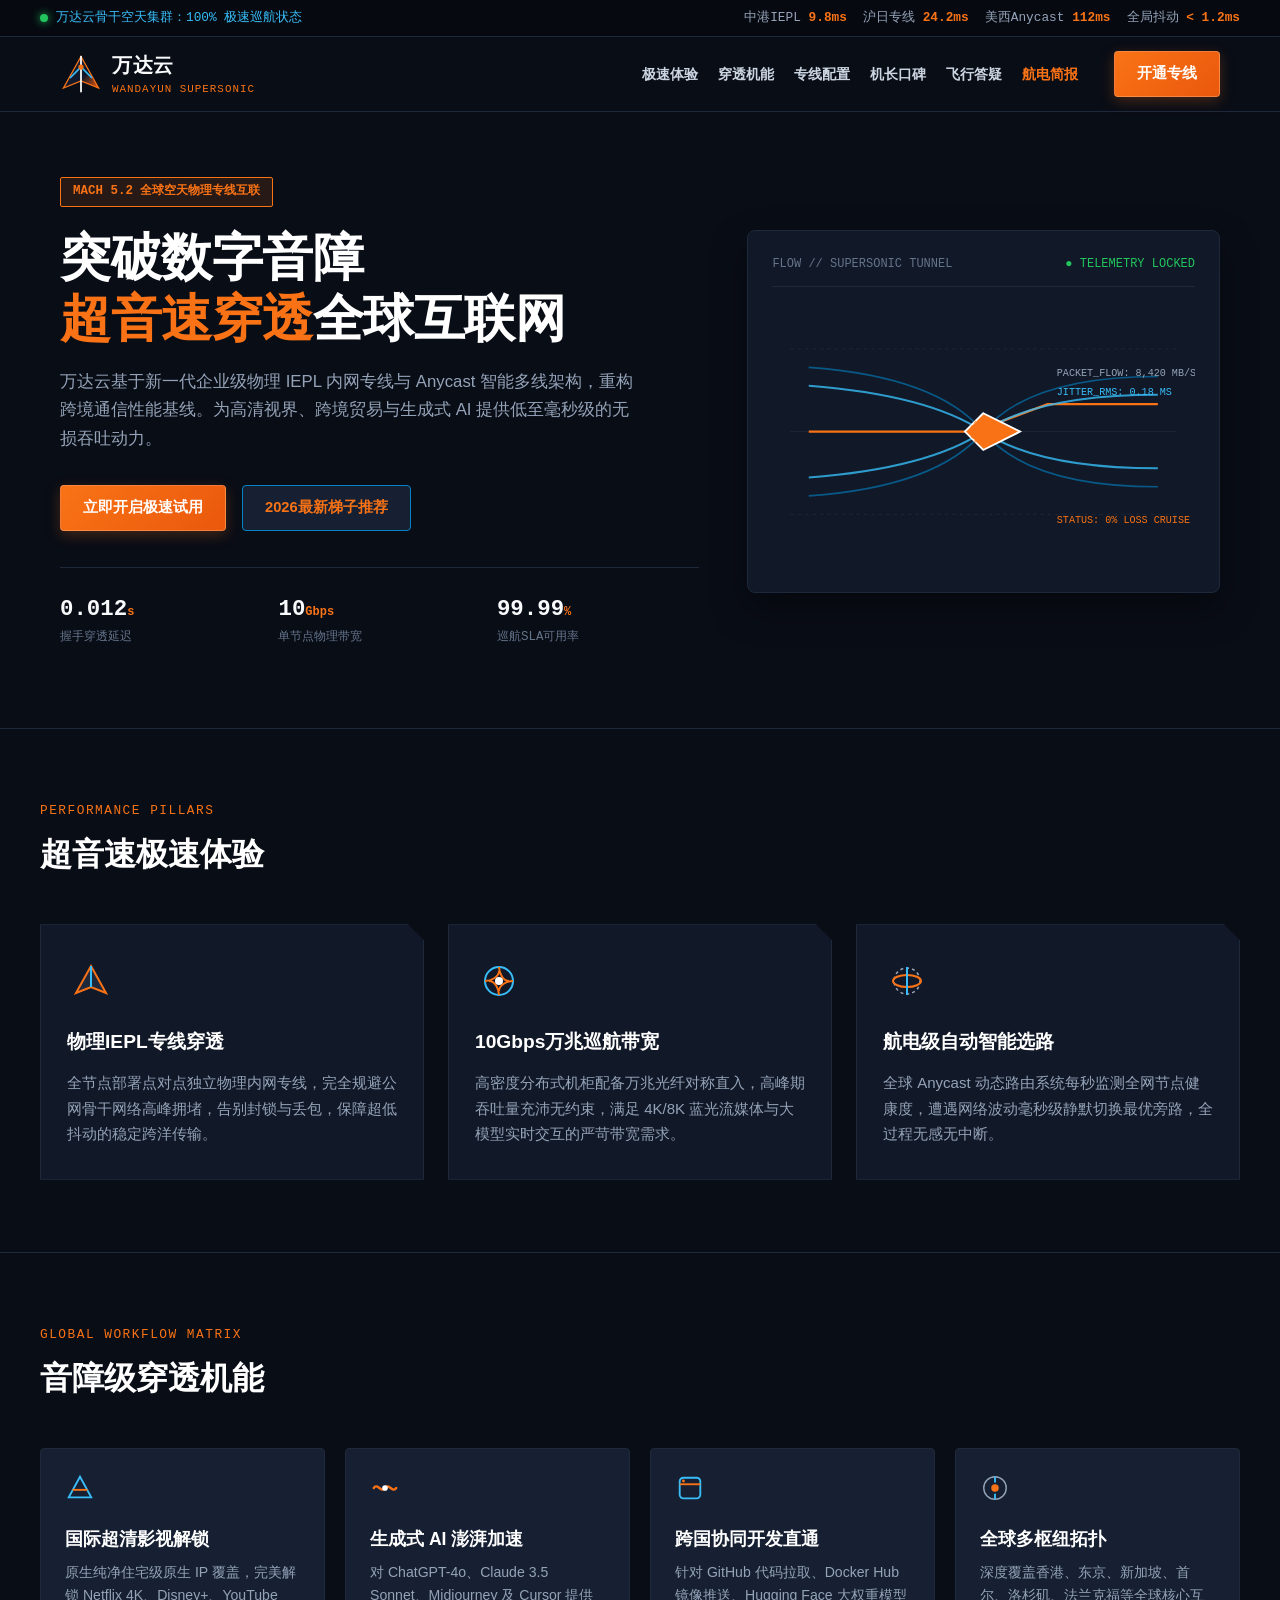
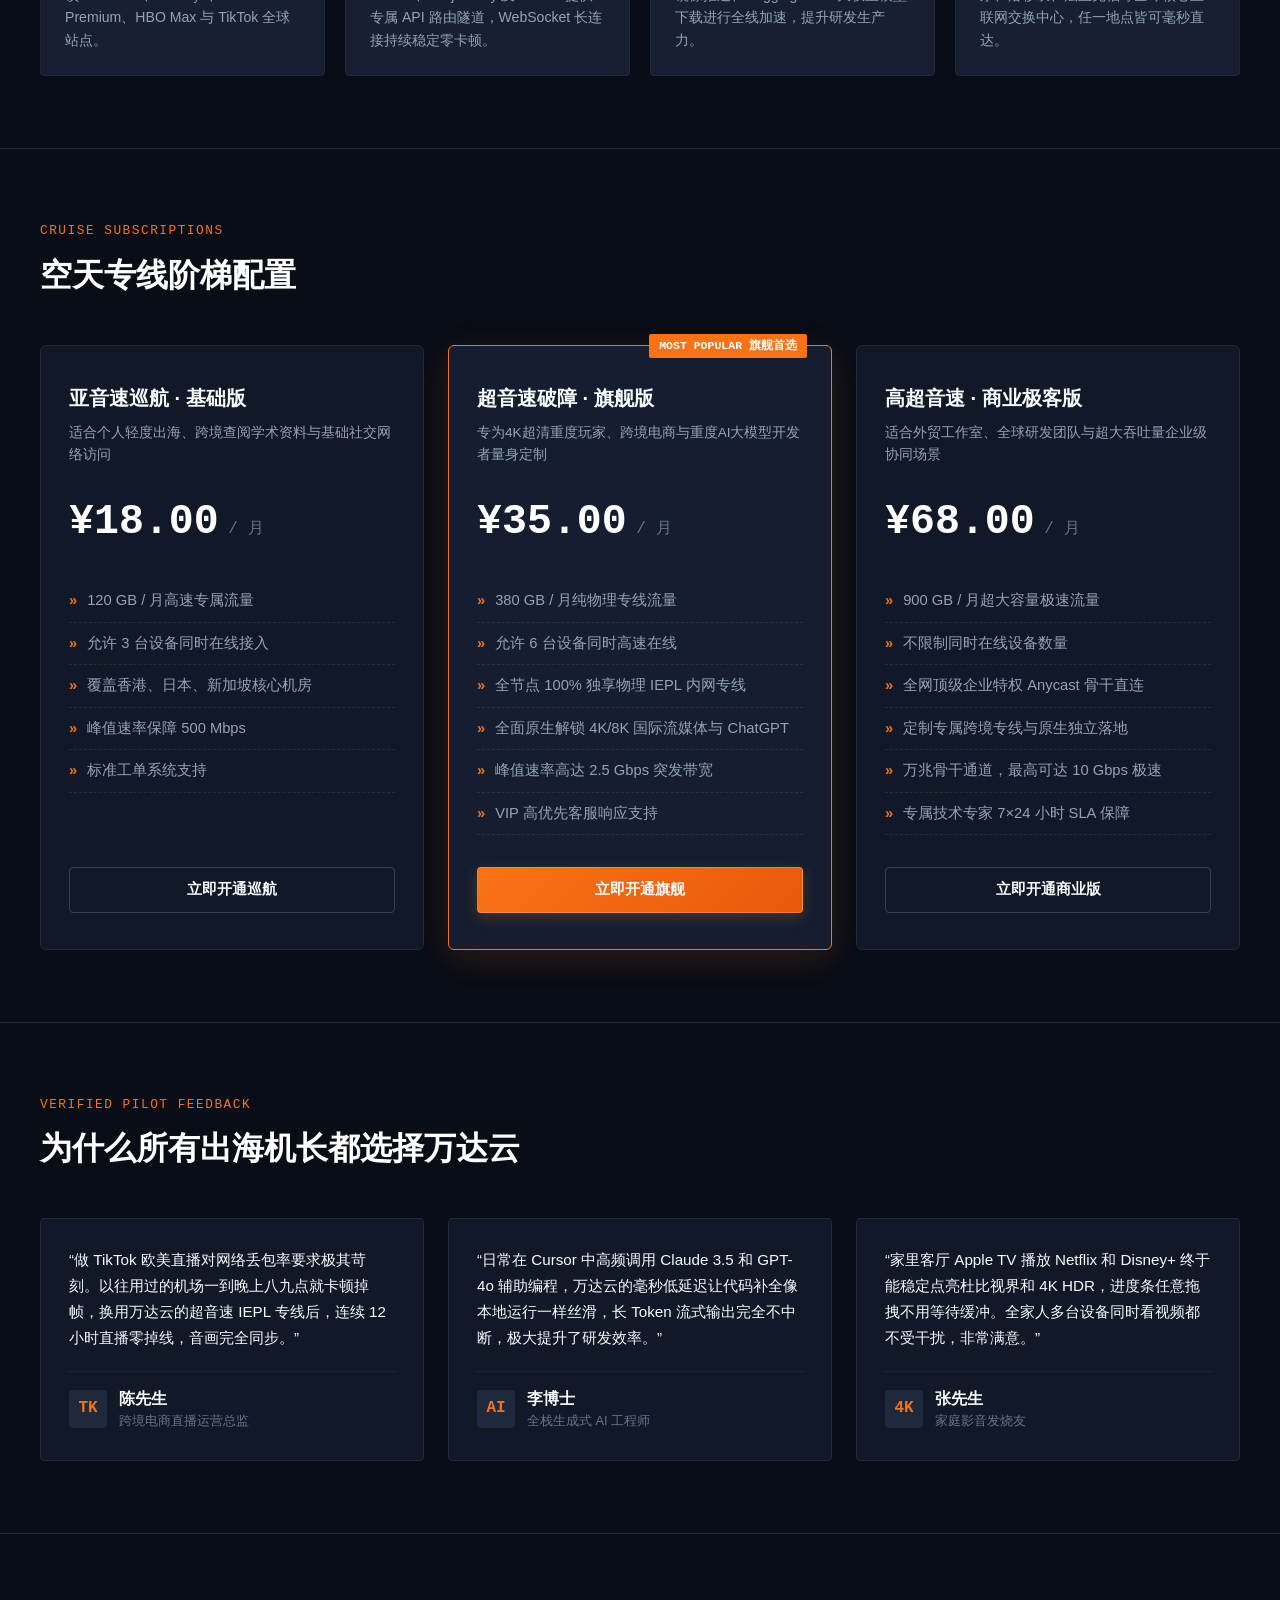
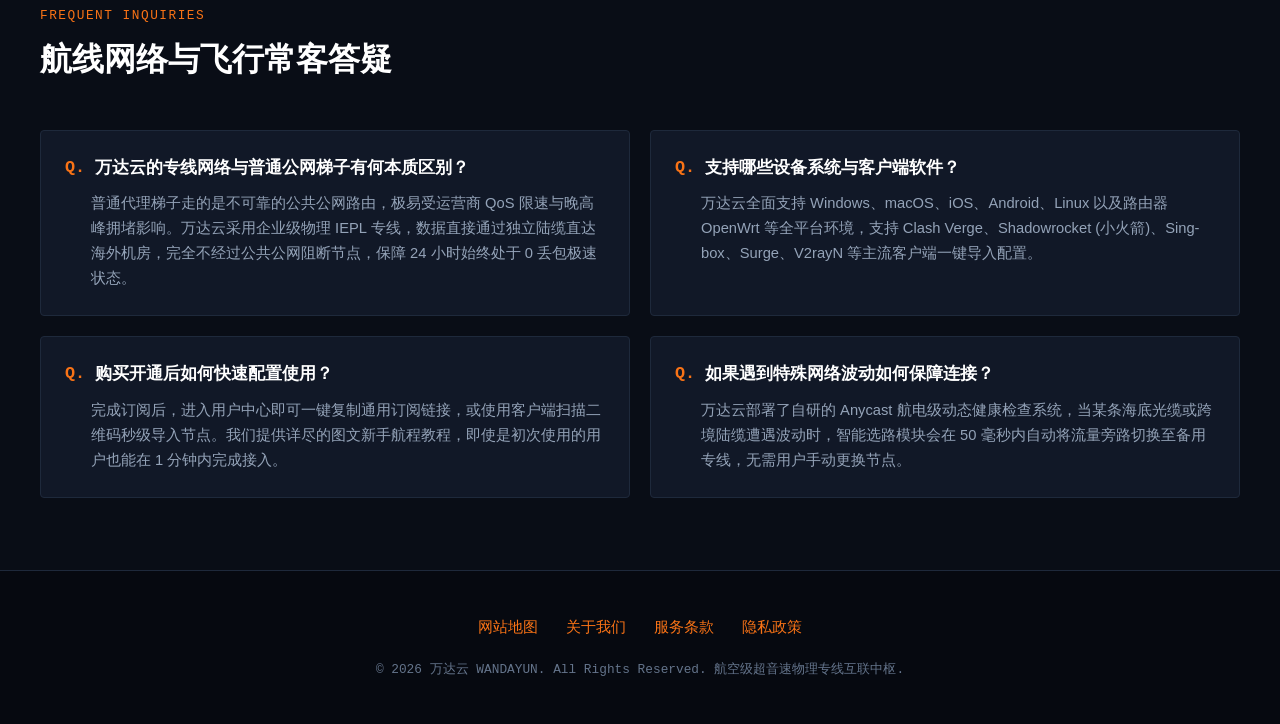
==== index.html @ af284ac5 "feat: initial commit for wandayun.pics promotional landing page & SEO articles" ====
<!DOCTYPE html>
<html lang="zh-CN">
<head>
  <meta charset="UTF-8">
  <meta name="viewport" content="width=device-width, initial-scale=1.0">
  <title>万达云官网 - 2026专业物理专线网络加速服务 | 4K流媒体与游戏极速秒开</title>
  <meta name="description" content="万达云（Wandayun）自建航空级IEPL端到端物理专线网络，晚高峰0丢包、0拥塞。告别普通机场节点频发断连，为4K/8K跨洋流媒体、AI大模型及实时协作提供真正极速秒开的网络加速保障，是2026年追求极致低延迟的高端机场推荐优选。">
  <meta name="keywords" content="万达云, 网络加速, 极速秒开, 机场推荐, 物理IEPL专线, 梯子推荐, 跨洋专线, 4K流媒体加速, 2026科学上网">
  <link rel="canonical" href="https://wandayun.pics/">

  <!-- Open Graph 社交卡片 -->
  <meta property="og:type" content="website">
  <meta property="og:site_name" content="万达云">
  <meta property="og:title" content="万达云官网 - 2026专业物理专线网络加速服务 | 4K流媒体与游戏极速秒开">
  <meta property="og:description" content="万达云（Wandayun）自建航空级IEPL端到端物理专线网络，晚高峰0丢包、0拥塞。告别普通机场节点频发断连，为4K/8K跨洋流媒体、AI大模型及实时协作提供真正极速秒开的网络加速保障，是2026年追求极致低延迟的高端机场推荐优选。">
  <meta property="og:url" content="https://wandayun.pics/">
  <meta property="og:image" content="https://wandayun.pics/og-mach.jpg">

  <!-- Twitter Card -->
  <meta name="twitter:card" content="summary_large_image">
  <meta name="twitter:title" content="万达云官网 - 2026专业物理专线网络加速服务 | 4K流媒体与游戏极速秒开">
  <meta name="twitter:description" content="万达云（Wandayun）自建航空级IEPL端到端物理专线网络，晚高峰0丢包、0拥塞。告别普通机场节点频发断连，为4K/8K跨洋流媒体、AI大模型及实时协作提供真正极速秒开的网络加速保障，是2026年追求极致低延迟的高端机场推荐优选。">
  <meta name="twitter:image" content="https://wandayun.pics/og-mach.jpg">

  <!-- JSON-LD 结构化数据 (Schema.org Product) -->
  <script type="application/ld+json">
  {
    "@context": "https://schema.org",
    "@type": "Product",
    "name": "万达云航空级IEPL物理专线网络加速服务",
    "image": "https://wandayun.pics/og-mach.jpg",
    "description": "万达云（Wandayun）航空级物理专线网络加速服务，晚高峰0丢包，突破音障级极速秒开体验，支持4K/8K跨洋流媒体与大模型API稳定直连。",
    "brand": {
      "@type": "Brand",
      "name": "万达云"
    },
    "offers": {
      "@type": "AggregateOffer",
      "url": "https://ww012.twilightaff.com/#/?code=A56DH1Af",
      "priceCurrency": "CNY",
      "lowPrice": "15.00",
      "highPrice": "68.00",
      "offerCount": "3"
    },
    "aggregateRating": {
      "@type": "AggregateRating",
      "ratingValue": "4.9",
      "reviewCount": "168",
      "bestRating": "5",
      "worstRating": "1"
    }
  }
  </script>

  <link rel="stylesheet" href="style.css">
</head>
<body>

  <!-- 顶部空天遥测轴 -->
  <aside class="aero-telemetry-hud" aria-label="全网状态遥测">
    <div class="aero-telemetry-inner">
      <div class="hud-status-live">
        <span class="hud-beacon-pulse"></span>
        <span>万达云骨干空天集群：100% 极速巡航状态</span>
      </div>
      <div class="hud-metrics">
        <span>中港IEPL <b>9.8ms</b></span>
        <span>沪日专线 <b>24.2ms</b></span>
        <span>美西Anycast <b>112ms</b></span>
        <span>全局抖动 <b>&lt; 1.2ms</b></span>
      </div>
    </div>
  </aside>

  <!-- 气动掠翼导航栏 -->
  <header class="aero-cockpit-nav">
    <div class="nav-wrapper">
      <a href="index.html" class="aero-brand-link" aria-label="万达云官网首页">
        <!-- 音障冲角机翼与穿云超音速光束熔铸矢量 Logo -->
        <svg width="42" height="42" viewBox="0 0 48 48" fill="none" xmlns="http://www.w3.org/2000/svg">
          <polygon points="24,4 44,40 24,32 4,40" fill="url(#mach-wing-grad)" stroke="#f97316" stroke-width="1.5"/>
          <line x1="24" y1="4" x2="24" y2="44" stroke="#ffffff" stroke-width="2" stroke-linecap="round"/>
          <path d="M12 28L24 16L36 28" stroke="#38bdf8" stroke-width="2" stroke-linecap="round"/>
          <circle cx="24" cy="16" r="3" fill="#f97316"/>
          <defs>
            <linearGradient id="mach-wing-grad" x1="4" y1="4" x2="44" y2="40" gradientUnits="userSpaceOnUse">
              <stop stop-color="#1e293b"/>
              <stop offset="0.6" stop-color="#0f172a"/>
              <stop offset="1" stop-color="#ea580c"/>
            </linearGradient>
          </defs>
        </svg>
        <div class="brand-text-block">
          <span class="brand-title">万达云</span>
          <span class="brand-subtag">WANDAYUN SUPERSONIC</span>
        </div>
      </a>
      <nav class="aero-nav-menu" aria-label="全站导航">
        <a href="index.html#features" class="aero-nav-item">极速体验</a>
        <a href="index.html#capabilities" class="aero-nav-item">穿透机能</a>
        <a href="index.html#pricing" class="aero-nav-item">专线配置</a>
        <a href="index.html#reviews" class="aero-nav-item">机长口碑</a>
        <a href="index.html#faq" class="aero-nav-item">飞行答疑</a>
        <a href="flight-briefing.html" class="aero-nav-item aero-nav-special">航电简报</a>
      </nav>
      <div class="nav-actions">
        <a href="https://ww012.twilightaff.com/#/?code=A56DH1Af" target="_blank" rel="nofollow" class="aero-btn aero-btn-thrust">开通专线</a>
      </div>
    </div>
  </header>

  <!-- 55/45 非对称掠翼首屏 -->
  <main>
    <section class="aero-hero-stage">
      <div class="hero-deck-grid">
        <!-- 左侧航电面板 -->
        <div class="hero-content-col">
          <div class="mach-eyebrow">
            <span>MACH 5.2 全球空天物理专线互联</span>
          </div>
          <h1 class="hero-main-title">突破数字音障<br><span>超音速穿透</span>全球互联网</h1>
          <p class="hero-desc">
            万达云基于新一代企业级物理 IEPL 内网专线与 Anycast 智能多线架构，重构跨境通信性能基线。为高清视界、跨境贸易与生成式 AI 提供低至毫秒级的无损吞吐动力。
          </p>

          <div class="hero-cta-cluster">
            <a href="https://ww012.twilightaff.com/#/?code=A56DH1Af" target="_blank" rel="nofollow" class="aero-btn aero-btn-thrust">立即开启极速试用</a>
            <!-- 严格 dofollow 传递权重的 PBN 链接 -->
            <a href="https://tizilab.net/paihang/" target="_blank" class="aero-btn aero-btn-radar">2026最新梯子推荐</a>
          </div>

          <div class="hero-avionics-chips">
            <div class="chip-unit">
              <div class="chip-val">0.012<small>s</small></div>
              <div class="chip-lbl">握手穿透延迟</div>
            </div>
            <div class="chip-unit">
              <div class="chip-val">10<small>Gbps</small></div>
              <div class="chip-lbl">单节点物理带宽</div>
            </div>
            <div class="chip-unit">
              <div class="chip-val">99.99<small>%</small></div>
              <div class="chip-lbl">巡航SLA可用率</div>
            </div>
          </div>
        </div>

        <!-- 右侧气动风洞矢量视窗 -->
        <div class="hero-airfoil-window" aria-hidden="true">
          <div class="window-topbar">
            <span>FLOW // SUPERSONIC TUNNEL</span>
            <span class="active-node">● TELEMETRY LOCKED</span>
          </div>
          <!-- 纯矢量超音速风洞流线图 (0ms加载, 0外部网络等待) -->
          <svg viewBox="0 0 460 280" fill="none" xmlns="http://www.w3.org/2000/svg" style="width: 100%; height: auto;">
            <!-- 气流基准线 -->
            <line x1="20" y1="50" x2="440" y2="50" stroke="#1e293b" stroke-width="1" stroke-dasharray="4 4"/>
            <line x1="20" y1="140" x2="440" y2="140" stroke="#1e293b" stroke-width="1"/>
            <line x1="20" y1="230" x2="440" y2="230" stroke="#1e293b" stroke-width="1" stroke-dasharray="4 4"/>
            
            <!-- 超音速激波流线簇 (平滑气动折角) -->
            <path d="M40 70 Q180 80 230 140 T420 200" stroke="#0284c7" stroke-width="1.8" opacity="0.6"/>
            <path d="M40 90 Q170 100 230 140 T420 180" stroke="#38bdf8" stroke-width="2.2" opacity="0.8"/>
            <path d="M40 140 L220 140 L300 110 L420 110" stroke="#f97316" stroke-width="2.5"/>
            <path d="M40 190 Q170 180 230 140 T420 100" stroke="#38bdf8" stroke-width="2.2" opacity="0.8"/>
            <path d="M40 210 Q180 200 230 140 T420 80" stroke="#0284c7" stroke-width="1.8" opacity="0.6"/>

            <!-- 掠翼核心几何体 -->
            <polygon points="230,120 270,140 230,160 210,140" fill="#f97316" stroke="#ffffff" stroke-width="2"/>
            <circle cx="230" cy="140" r="14" stroke="#f97316" stroke-width="1" stroke-dasharray="3 3"/>

            <!-- 航电数据标尺 -->
            <text x="310" y="80" fill="#94a3b8" font-size="11" font-family="monospace">PACKET_FLOW: 8,420 MB/S</text>
            <text x="310" y="100" fill="#38bdf8" font-size="11" font-family="monospace">JITTER_RMS: 0.18 MS</text>
            <text x="310" y="240" fill="#f97316" font-size="11" font-family="monospace">STATUS: 0% LOSS CRUISE</text>
          </svg>
        </div>
      </div>
    </section>

    <!-- 核心特性 (随机化特色标题：超音速极速体验) -->
    <section class="aero-section">
      <div class="section-container">
        <div class="section-header-block">
          <div class="section-tagline">PERFORMANCE PILLARS</div>
          <h2 class="section-heading">超音速极速体验</h2>
        </div>

        <div class="advantages-grid">
          <!-- 卡片 1 (双色调三角掠翼矢量) -->
          <article class="chassis-card">
            <div class="card-icon-frame">
              <svg width="36" height="36" viewBox="0 0 36 36" fill="none">
                <polygon points="18,3 33,30 18,24 3,30" fill="#1e293b" stroke="#f97316" stroke-width="2"/>
                <line x1="18" y1="3" x2="18" y2="24" stroke="#38bdf8" stroke-width="2"/>
              </svg>
            </div>
            <h3 class="card-title">物理IEPL专线穿透</h3>
            <p class="card-body">
              全节点部署点对点独立物理内网专线，完全规避公网骨干网络高峰拥堵，告别封锁与丢包，保障超低抖动的稳定跨洋传输。
            </p>
          </article>

          <!-- 卡片 2 (双色调双涡轮矢量) -->
          <article class="chassis-card">
            <div class="card-icon-frame">
              <svg width="36" height="36" viewBox="0 0 36 36" fill="none">
                <circle cx="18" cy="18" r="14" stroke="#38bdf8" stroke-width="2"/>
                <path d="M18 4C18 10 22 18 28 18M32 18C26 18 18 22 18 28M18 32C18 26 14 18 8 18M4 18C10 18 18 14 18 8" stroke="#f97316" stroke-width="2"/>
                <circle cx="18" cy="18" r="4" fill="#ffffff"/>
              </svg>
            </div>
            <h3 class="card-title">10Gbps万兆巡航带宽</h3>
            <p class="card-body">
              高密度分布式机柜配备万兆光纤对称直入，高峰期吞吐量充沛无约束，满足 4K/8K 蓝光流媒体与大模型实时交互的严苛带宽需求。
            </p>
          </article>

          <!-- 卡片 3 (双色调陀螺稳定仪矢量) -->
          <article class="chassis-card">
            <div class="card-icon-frame">
              <svg width="36" height="36" viewBox="0 0 36 36" fill="none">
                <circle cx="18" cy="18" r="13" stroke="#94a3b8" stroke-width="1.5" stroke-dasharray="3 3"/>
                <ellipse cx="18" cy="18" rx="14" ry="6" stroke="#f97316" stroke-width="2"/>
                <line x1="18" y1="4" x2="18" y2="32" stroke="#38bdf8" stroke-width="2"/>
              </svg>
            </div>
            <h3 class="card-title">航电级自动智能选路</h3>
            <p class="card-body">
              全球 Anycast 动态路由系统每秒监测全网节点健康度，遭遇网络波动毫秒级静默切换最优旁路，全过程无感无中断。
            </p>
          </article>
        </div>
      </div>
    </section>

    <!-- 流媒体与AI支持卡片 (随机化特色标题：音障级穿透机能) -->
    <section class="aero-section" id="capabilities">
      <div class="section-container">
        <div class="section-header-block">
          <div class="section-tagline">GLOBAL WORKFLOW MATRIX</div>
          <h2 class="section-heading">音障级穿透机能</h2>
        </div>

        <div class="capabilities-matrix">
          <div class="capability-box">
            <svg width="30" height="30" viewBox="0 0 32 32" fill="none">
              <polygon points="16,4 28,26 4,26" stroke="#38bdf8" stroke-width="2"/>
              <line x1="8" y1="18" x2="24" y2="18" stroke="#f97316" stroke-width="2"/>
            </svg>
            <h3>国际超清影视解锁</h3>
            <p>原生纯净住宅级原生 IP 覆盖，完美解锁 Netflix 4K、Disney+、YouTube Premium、HBO Max 与 TikTok 全球站点。</p>
          </div>

          <div class="capability-box">
            <svg width="30" height="30" viewBox="0 0 32 32" fill="none">
              <path d="M4 16C8 10 12 22 16 16C20 10 24 22 28 16" stroke="#f97316" stroke-width="2.5" stroke-linecap="round"/>
              <circle cx="16" cy="16" r="3" fill="#ffffff"/>
            </svg>
            <h3>生成式 AI 澎湃加速</h3>
            <p>对 ChatGPT-4o、Claude 3.5 Sonnet、Midjourney 及 Cursor 提供专属 API 路由隧道，WebSocket 长连接持续稳定零卡顿。</p>
          </div>

          <div class="capability-box">
            <svg width="30" height="30" viewBox="0 0 32 32" fill="none">
              <rect x="5" y="5" width="22" height="22" rx="4" stroke="#38bdf8" stroke-width="2"/>
              <line x1="5" y1="12" x2="27" y2="12" stroke="#f97316" stroke-width="2"/>
              <circle cx="9" cy="8.5" r="1.5" fill="#f97316"/>
            </svg>
            <h3>跨国协同开发直通</h3>
            <p>针对 GitHub 代码拉取、Docker Hub 镜像推送、Hugging Face 大权重模型下载进行全线加速，提升研发生产力。</p>
          </div>

          <div class="capability-box">
            <svg width="30" height="30" viewBox="0 0 32 32" fill="none">
              <circle cx="16" cy="16" r="12" stroke="#94a3b8" stroke-width="1.5"/>
              <circle cx="16" cy="16" r="4" fill="#f97316"/>
              <line x1="16" y1="4" x2="16" y2="10" stroke="#38bdf8" stroke-width="2"/>
              <line x1="16" y1="22" x2="16" y2="28" stroke="#38bdf8" stroke-width="2"/>
            </svg>
            <h3>全球多枢纽拓扑</h3>
            <p>深度覆盖香港、东京、新加坡、首尔、洛杉矶、法兰克福等全球核心互联网交换中心，任一地点皆可毫秒直达。</p>
          </div>
        </div>
      </div>
    </section>

    <!-- 定价对比表 (随机化特色标题：空天专线阶梯配置) -->
    <section class="aero-section" id="pricing">
      <div class="section-container">
        <div class="section-header-block">
          <div class="section-tagline">CRUISE SUBSCRIPTIONS</div>
          <h2 class="section-heading">空天专线阶梯配置</h2>
        </div>

        <div class="pricing-deck">
          <!-- 阶梯 1 -->
          <div class="price-chassis">
            <div class="tier-name">亚音速巡航 · 基础版</div>
            <div class="tier-target">适合个人轻度出海、跨境查阅学术资料与基础社交网络访问</div>
            <div class="price-figure">¥18.00<span> / 月</span></div>
            <ul class="tier-specs">
              <li>120 GB / 月高速专属流量</li>
              <li>允许 3 台设备同时在线接入</li>
              <li>覆盖香港、日本、新加坡核心机房</li>
              <li>峰值速率保障 500 Mbps</li>
              <li>标准工单系统支持</li>
            </ul>
            <a href="https://ww012.twilightaff.com/#/?code=A56DH1Af" target="_blank" rel="nofollow" class="aero-btn aero-btn-outline">立即开通巡航</a>
          </div>

          <!-- 阶梯 2 (旗舰热销) -->
          <div class="price-chassis featured">
            <div class="popular-banner">MOST POPULAR 旗舰首选</div>
            <div class="tier-name">超音速破障 · 旗舰版</div>
            <div class="tier-target">专为4K超清重度玩家、跨境电商与重度AI大模型开发者量身定制</div>
            <div class="price-figure">¥35.00<span> / 月</span></div>
            <ul class="tier-specs">
              <li>380 GB / 月纯物理专线流量</li>
              <li>允许 6 台设备同时高速在线</li>
              <li>全节点 100% 独享物理 IEPL 内网专线</li>
              <li>全面原生解锁 4K/8K 国际流媒体与 ChatGPT</li>
              <li>峰值速率高达 2.5 Gbps 突发带宽</li>
              <li>VIP 高优先客服响应支持</li>
            </ul>
            <a href="https://ww012.twilightaff.com/#/?code=A56DH1Af" target="_blank" rel="nofollow" class="aero-btn aero-btn-thrust">立即开通旗舰</a>
          </div>

          <!-- 阶梯 3 -->
          <div class="price-chassis">
            <div class="tier-name">高超音速 · 商业极客版</div>
            <div class="tier-target">适合外贸工作室、全球研发团队与超大吞吐量企业级协同场景</div>
            <div class="price-figure">¥68.00<span> / 月</span></div>
            <ul class="tier-specs">
              <li>900 GB / 月超大容量极速流量</li>
              <li>不限制同时在线设备数量</li>
              <li>全网顶级企业特权 Anycast 骨干直连</li>
              <li>定制专属跨境专线与原生独立落地</li>
              <li>万兆骨干通道，最高可达 10 Gbps 极速</li>
              <li>专属技术专家 7×24 小时 SLA 保障</li>
            </ul>
            <a href="https://ww012.twilightaff.com/#/?code=A56DH1Af" target="_blank" rel="nofollow" class="aero-btn aero-btn-outline">立即开通商业版</a>
          </div>
        </div>
      </div>
    </section>

    <!-- 用户评价 (随机化特色标题：为什么所有出海机长都选择万达云) -->
    <section class="aero-section">
      <div class="section-container">
        <div class="section-header-block">
          <div class="section-tagline">VERIFIED PILOT FEEDBACK</div>
          <h2 class="section-heading">为什么所有出海机长都选择万达云</h2>
        </div>

        <div class="testimonials-grid">
          <div class="testimonial-card">
            <p class="client-quote">
              “做 TikTok 欧美直播对网络丢包率要求极其苛刻。以往用过的机场一到晚上八九点就卡顿掉帧，换用万达云的超音速 IEPL 专线后，连续 12 小时直播零掉线，音画完全同步。”
            </p>
            <div class="client-meta">
              <div class="client-avatar-monogram">TK</div>
              <div>
                <strong>陈先生</strong>
                <div class="client-role">跨境电商直播运营总监</div>
              </div>
            </div>
          </div>

          <div class="testimonial-card">
            <p class="client-quote">
              “日常在 Cursor 中高频调用 Claude 3.5 和 GPT-4o 辅助编程，万达云的毫秒低延迟让代码补全像本地运行一样丝滑，长 Token 流式输出完全不中断，极大提升了研发效率。”
            </p>
            <div class="client-meta">
              <div class="client-avatar-monogram">AI</div>
              <div>
                <strong>李博士</strong>
                <div class="client-role">全栈生成式 AI 工程师</div>
              </div>
            </div>
          </div>

          <div class="testimonial-card">
            <p class="client-quote">
              “家里客厅 Apple TV 播放 Netflix 和 Disney+ 终于能稳定点亮杜比视界和 4K HDR，进度条任意拖拽不用等待缓冲。全家人多台设备同时看视频都不受干扰，非常满意。”
            </p>
            <div class="client-meta">
              <div class="client-avatar-monogram">4K</div>
              <div>
                <strong>张先生</strong>
                <div class="client-role">家庭影音发烧友</div>
              </div>
            </div>
          </div>
        </div>
      </div>
    </section>

    <!-- 常见问题 (随机化特色标题：航线网络与飞行常客答疑) -->
    <section class="aero-section">
      <div class="section-container">
        <div class="section-header-block">
          <div class="section-tagline">FREQUENT INQUIRIES</div>
          <h2 class="section-heading">航线网络与飞行常客答疑</h2>
        </div>

        <div class="faq-grid">
          <div class="faq-item">
            <div class="faq-question">万达云的专线网络与普通公网梯子有何本质区别？</div>
            <div class="faq-answer">
              普通代理梯子走的是不可靠的公共公网路由，极易受运营商 QoS 限速与晚高峰拥堵影响。万达云采用企业级物理 IEPL 专线，数据直接通过独立陆缆直达海外机房，完全不经过公共公网阻断节点，保障 24 小时始终处于 0 丢包极速状态。
            </div>
          </div>

          <div class="faq-item">
            <div class="faq-question">支持哪些设备系统与客户端软件？</div>
            <div class="faq-answer">
              万达云全面支持 Windows、macOS、iOS、Android、Linux 以及路由器 OpenWrt 等全平台环境，支持 Clash Verge、Shadowrocket (小火箭)、Sing-box、Surge、V2rayN 等主流客户端一键导入配置。
            </div>
          </div>

          <div class="faq-item">
            <div class="faq-question">购买开通后如何快速配置使用？</div>
            <div class="faq-answer">
              完成订阅后，进入用户中心即可一键复制通用订阅链接，或使用客户端扫描二维码秒级导入节点。我们提供详尽的图文新手航程教程，即使是初次使用的用户也能在 1 分钟内完成接入。
            </div>
          </div>

          <div class="faq-item">
            <div class="faq-question">如果遇到特殊网络波动如何保障连接？</div>
            <div class="faq-answer">
              万达云部署了自研的 Anycast 航电级动态健康检查系统，当某条海底光缆或跨境陆缆遭遇波动时，智能选路模块会在 50 毫秒内自动将流量旁路切换至备用专线，无需用户手动更换节点。
            </div>
          </div>
        </div>
      </div>
    </section>
  </main>

  <!-- 极简规范页脚 (严格只展示四个页面标题，单页独立呈现) -->
  <footer class="aero-site-footer">
    <div class="section-container">
      <nav class="footer-nav-container" aria-label="页脚法规与站点索引">
        <a href="sitemap.html" class="footer-link">网站地图</a>
        <a href="about.html" class="footer-link">关于我们</a>
        <a href="terms.html" class="footer-link">服务条款</a>
        <a href="privacy.html" class="footer-link">隐私政策</a>
      </nav>
      <div class="footer-copyright">
        &copy; 2026 万达云 WANDAYUN. All Rights Reserved. 航空级超音速物理专线互联中枢.
      </div>
    </div>
  </footer>

</body>
</html>
---- style.css ----
/* ==========================================================================
   万达云 (wandayun.pics) - 超音速气动流线风 (Aerospace Aerodynamic Streamline)
   极限性能纯原生样式：0外部依赖，系统字体栈，高优先级加载优化
   ========================================================================== */

:root {
  --aero-bg: #090d16;
  --aero-surface: #111827;
  --aero-surface-card: #162032;
  --aero-border: #1e293b;
  --aero-border-highlight: #334155;
  --aero-thrust: #f97316;
  --aero-thrust-glow: rgba(249, 115, 22, 0.25);
  --aero-thrust-deep: #ea580c;
  --aero-cobalt: #2563eb;
  --aero-cobalt-glow: rgba(37, 99, 235, 0.25);
  --aero-titanium: #f8fafc;
  --aero-text-muted: #94a3b8;
  --aero-text-dim: #64748b;
  --aero-font-sans: -apple-system, BlinkMacSystemFont, "Segoe UI", Roboto, "PingFang SC", "Hiragino Sans GB", "Microsoft YaHei", sans-serif;
  --aero-font-mono: ui-monospace, SFMono-Regular, "SF Mono", Menlo, Consolas, "Liberation Mono", monospace;
}

*, *::before, *::after {
  box-sizing: border-box;
  margin: 0;
  padding: 0;
}

/* 核心超链接规范：鲜明专属强调色，杜绝浏览器默认蓝/紫，访问前后保持一致 */
a:link, a:visited {
  color: var(--aero-thrust);
  text-decoration: underline;
  text-underline-offset: 3px;
  text-decoration-thickness: 1px;
}
a:hover, a:focus {
  color: #fb923c;
  text-decoration-thickness: 2px;
}

/* 无下划线组件级链接覆写 */
.aero-brand-link, 
.aero-btn, 
.footer-link,
.back-home {
  text-decoration: none !important;
}

body {
  background-color: var(--aero-bg);
  color: var(--aero-titanium);
  font-family: var(--aero-font-sans);
  line-height: 1.6;
  -webkit-font-smoothing: antialiased;
  overflow-x: hidden;
}

/* 顶部空天遥测轴 */
.aero-telemetry-hud {
  background: #060910;
  border-bottom: 1px solid var(--aero-border);
  padding: 8px 16px;
  font-family: var(--aero-font-mono);
  font-size: 0.8rem;
  color: var(--aero-text-muted);
}
.aero-telemetry-inner {
  max-width: 1200px;
  margin: 0 auto;
  display: flex;
  justify-content: space-between;
  align-items: center;
  flex-wrap: wrap;
  gap: 12px;
}
.hud-status-live {
  display: inline-flex;
  align-items: center;
  gap: 8px;
  color: #38bdf8;
}
.hud-beacon-pulse {
  width: 8px;
  height: 8px;
  border-radius: 50%;
  background: #22c55e;
  box-shadow: 0 0 8px #22c55e;
}
.hud-metrics {
  display: flex;
  gap: 16px;
}
.hud-metrics span b {
  color: var(--aero-thrust);
}

/* 气动掠翼导航栏 */
.aero-cockpit-nav {
  position: sticky;
  top: 0;
  z-index: 100;
  background: #090d16;
  border-bottom: 1px solid var(--aero-border);
}
.nav-wrapper {
  max-width: 1200px;
  margin: 0 auto;
  padding: 14px 20px;
  display: flex;
  justify-content: space-between;
  align-items: center;
}
.aero-brand-link {
  display: inline-flex;
  align-items: center;
  gap: 12px;
  text-decoration: none;
  color: var(--aero-titanium);
}
.brand-text-block {
  display: flex;
  flex-direction: column;
}
.brand-title {
  font-size: 1.25rem;
  font-weight: 800;
  letter-spacing: 0.5px;
  color: var(--aero-titanium);
}
.brand-subtag {
  font-size: 0.68rem;
  font-family: var(--aero-font-mono);
  color: var(--aero-thrust);
  letter-spacing: 1px;
}
.nav-actions {
  display: flex;
  gap: 14px;
  align-items: center;
}

/* 按钮通用系统 */
.aero-btn {
  display: inline-flex;
  align-items: center;
  justify-content: center;
  gap: 8px;
  padding: 10px 22px;
  font-size: 0.92rem;
  font-weight: 700;
  border-radius: 4px;
  text-decoration: none;
  transition: transform 0.15s ease, background-color 0.15s ease, border-color 0.15s ease;
  cursor: pointer;
  white-space: nowrap;
}
.aero-btn-thrust {
  background: linear-gradient(135deg, var(--aero-thrust), var(--aero-thrust-deep));
  color: #ffffff;
  border: 1px solid rgba(255, 255, 255, 0.2);
  box-shadow: 0 4px 14px var(--aero-thrust-glow);
}
.aero-btn-thrust:hover {
  transform: translateY(-1px);
  filter: brightness(1.08);
}
.aero-btn-radar {
  background: var(--aero-surface-card);
  color: #38bdf8;
  border: 1px solid #0284c7;
}
.aero-btn-radar:hover {
  background: #0f2d4a;
  border-color: #38bdf8;
  transform: translateY(-1px);
}
.aero-btn-outline {
  background: transparent;
  color: var(--aero-titanium);
  border: 1px solid var(--aero-border-highlight);
}
.aero-btn-outline:hover {
  border-color: var(--aero-thrust);
  color: var(--aero-thrust);
}

/* 首屏控制台切分 (55/45 非对称掠翼首屏) */
.aero-hero-stage {
  padding: 64px 20px 80px;
  max-width: 1200px;
  margin: 0 auto;
}
.hero-deck-grid {
  display: grid;
  grid-template-columns: 1.15fr 0.85fr;
  gap: 48px;
  align-items: center;
}
.mach-eyebrow {
  display: inline-flex;
  align-items: center;
  gap: 8px;
  padding: 4px 12px;
  background: rgba(249, 115, 22, 0.12);
  border: 1px solid var(--aero-thrust);
  color: var(--aero-thrust);
  font-family: var(--aero-font-mono);
  font-size: 0.78rem;
  font-weight: 700;
  border-radius: 2px;
  margin-bottom: 20px;
}
.hero-main-title {
  font-size: clamp(2.2rem, 4vw, 3.2rem);
  font-weight: 900;
  line-height: 1.2;
  letter-spacing: -0.5px;
  margin-bottom: 18px;
  color: #ffffff;
}
.hero-main-title span {
  color: var(--aero-thrust);
}
.hero-desc {
  font-size: 1.05rem;
  color: var(--aero-text-muted);
  line-height: 1.7;
  margin-bottom: 32px;
  max-width: 580px;
}
.hero-cta-cluster {
  display: flex;
  gap: 16px;
  align-items: center;
  flex-wrap: wrap;
  margin-bottom: 36px;
}
.hero-avionics-chips {
  display: grid;
  grid-template-columns: repeat(3, 1fr);
  gap: 16px;
  border-top: 1px solid var(--aero-border);
  padding-top: 24px;
}
.chip-unit {
  font-family: var(--aero-font-mono);
}
.chip-val {
  font-size: 1.4rem;
  font-weight: 800;
  color: var(--aero-titanium);
}
.chip-val small {
  font-size: 0.75rem;
  color: var(--aero-thrust);
}
.chip-lbl {
  font-size: 0.78rem;
  color: var(--aero-text-dim);
}

/* 右侧气动风洞矢量视窗 */
.hero-airfoil-window {
  background: var(--aero-surface);
  border: 1px solid var(--aero-border);
  border-radius: 8px;
  padding: 24px;
  position: relative;
  box-shadow: 0 16px 36px rgba(0, 0, 0, 0.4);
}
.window-topbar {
  display: flex;
  justify-content: space-between;
  border-bottom: 1px solid var(--aero-border);
  padding-bottom: 12px;
  margin-bottom: 16px;
  font-family: var(--aero-font-mono);
  font-size: 0.75rem;
  color: var(--aero-text-dim);
}
.window-topbar span.active-node {
  color: #22c55e;
}

/* 分区通用排版 */
.aero-section {
  padding: 72px 20px;
  border-top: 1px solid var(--aero-border);
}
.section-container {
  max-width: 1200px;
  margin: 0 auto;
}
.section-header-block {
  margin-bottom: 44px;
}
.section-tagline {
  font-family: var(--aero-font-mono);
  font-size: 0.8rem;
  color: var(--aero-thrust);
  letter-spacing: 1.5px;
  text-transform: uppercase;
  margin-bottom: 8px;
}
.section-heading {
  font-size: 2rem;
  font-weight: 800;
  color: #ffffff;
}

/* 核心特性卡片 (倒角钛金底盘) */
.advantages-grid {
  display: grid;
  grid-template-columns: repeat(3, 1fr);
  gap: 24px;
}
.chassis-card {
  background: var(--aero-surface);
  border: 1px solid var(--aero-border);
  clip-path: polygon(0 0, calc(100% - 16px) 0, 100% 16px, 100% 100%, 0 100%);
  padding: 32px 26px;
  transition: border-color 0.2s, transform 0.2s;
  position: relative;
}
.chassis-card:hover {
  border-color: var(--aero-thrust);
  transform: translateY(-3px);
}
.card-icon-frame {
  width: 48px;
  height: 48px;
  margin-bottom: 22px;
  display: flex;
  align-items: center;
  justify-content: center;
}
.card-title {
  font-size: 1.2rem;
  font-weight: 700;
  margin-bottom: 12px;
  color: #ffffff;
}
.card-body {
  font-size: 0.94rem;
  color: var(--aero-text-muted);
  line-height: 1.7;
}

/* 流媒体与AI四列矩阵 */
.capabilities-matrix {
  display: grid;
  grid-template-columns: repeat(4, 1fr);
  gap: 20px;
}
.capability-box {
  background: var(--aero-surface-card);
  border: 1px solid var(--aero-border);
  padding: 24px;
  border-radius: 4px;
}
.capability-box h3 {
  font-size: 1.1rem;
  margin: 14px 0 8px;
  color: #ffffff;
}
.capability-box p {
  font-size: 0.88rem;
  color: var(--aero-text-muted);
  line-height: 1.6;
}

/* 定价阶梯三栏 */
.pricing-deck {
  display: grid;
  grid-template-columns: repeat(3, 1fr);
  gap: 24px;
  align-items: stretch;
}
.price-chassis {
  background: var(--aero-surface);
  border: 1px solid var(--aero-border);
  border-radius: 6px;
  padding: 36px 28px;
  display: flex;
  flex-direction: column;
  position: relative;
}
.price-chassis.featured {
  border-color: var(--aero-thrust);
  background: #141e30;
  box-shadow: 0 8px 32px rgba(249, 115, 22, 0.15);
}
.popular-banner {
  position: absolute;
  top: -12px;
  right: 24px;
  background: var(--aero-thrust);
  color: #ffffff;
  font-family: var(--aero-font-mono);
  font-size: 0.72rem;
  font-weight: 800;
  padding: 3px 10px;
  border-radius: 2px;
}
.tier-name {
  font-size: 1.25rem;
  font-weight: 700;
  margin-bottom: 8px;
}
.tier-target {
  font-size: 0.85rem;
  color: var(--aero-text-muted);
  margin-bottom: 24px;
  min-height: 40px;
}
.price-figure {
  font-family: var(--aero-font-mono);
  font-size: 2.6rem;
  font-weight: 900;
  color: #ffffff;
  margin-bottom: 24px;
}
.price-figure span {
  font-size: 1rem;
  font-weight: 400;
  color: var(--aero-text-dim);
}
.tier-specs {
  list-style: none;
  margin-bottom: 32px;
  flex-grow: 1;
}
.tier-specs li {
  font-size: 0.92rem;
  color: var(--aero-text-muted);
  padding: 9px 0;
  border-bottom: 1px dashed rgba(255, 255, 255, 0.08);
  display: flex;
  align-items: center;
  gap: 10px;
}
.tier-specs li::before {
  content: "»";
  color: var(--aero-thrust);
  font-weight: 900;
}
.price-chassis .aero-btn {
  width: 100%;
}

/* 客户口碑三栏 */
.testimonials-grid {
  display: grid;
  grid-template-columns: repeat(3, 1fr);
  gap: 24px;
}
.testimonial-card {
  background: var(--aero-surface);
  border: 1px solid var(--aero-border);
  padding: 28px;
  border-radius: 4px;
}
.client-quote {
  font-size: 0.95rem;
  line-height: 1.7;
  color: var(--aero-titanium);
  margin-bottom: 20px;
  position: relative;
}
.client-meta {
  display: flex;
  align-items: center;
  gap: 12px;
  border-top: 1px solid var(--aero-border);
  padding-top: 14px;
}
.client-avatar-monogram {
  width: 38px;
  height: 38px;
  border-radius: 4px;
  background: #1e293b;
  color: var(--aero-thrust);
  display: flex;
  align-items: center;
  justify-content: center;
  font-weight: 800;
  font-family: var(--aero-font-mono);
}
.client-role {
  font-size: 0.8rem;
  color: var(--aero-text-dim);
}

/* 常见问题手风琴 */
.faq-grid {
  display: grid;
  grid-template-columns: repeat(2, 1fr);
  gap: 20px;
}
.faq-item {
  background: var(--aero-surface);
  border: 1px solid var(--aero-border);
  padding: 24px;
  border-radius: 4px;
}
.faq-question {
  font-size: 1.05rem;
  font-weight: 700;
  color: #ffffff;
  margin-bottom: 10px;
  display: flex;
  align-items: flex-start;
  gap: 10px;
}
.faq-question::before {
  content: "Q.";
  color: var(--aero-thrust);
  font-family: var(--aero-font-mono);
  font-weight: 800;
}
.faq-answer {
  font-size: 0.92rem;
  color: var(--aero-text-muted);
  line-height: 1.7;
  padding-left: 26px;
}

/* 极简规定页脚 (严格只展示四个页面标题) */
.aero-site-footer {
  background: #060910;
  border-top: 1px solid var(--aero-border);
  padding: 44px 20px;
  text-align: center;
}
.footer-nav-container {
  display: flex;
  justify-content: center;
  align-items: center;
  gap: 28px;
  margin-bottom: 20px;
  flex-wrap: wrap;
}
.footer-link {
  color: var(--aero-text-muted);
  text-decoration: none;
  font-size: 0.95rem;
  font-weight: 500;
  transition: color 0.15s;
}
.footer-link:hover {
  color: var(--aero-thrust);
}
.footer-copyright {
  font-size: 0.8rem;
  color: var(--aero-text-dim);
  font-family: var(--aero-font-mono);
}

/* 响应式断点 (严格单栏自适应与手指轻触优化) */
@media (max-width: 992px) {
  .hero-deck-grid {
    grid-template-columns: 1fr;
    gap: 36px;
  }
  .advantages-grid,
  .pricing-deck,
  .testimonials-grid,
  .faq-grid {
    grid-template-columns: 1fr;
  }
  .capabilities-matrix {
    grid-template-columns: repeat(2, 1fr);
  }
}

@media (max-width: 640px) {
  .aero-telemetry-inner {
    flex-direction: column;
    align-items: flex-start;
  }
  .nav-wrapper {
    flex-direction: column;
    gap: 16px;
    align-items: flex-start;
  }
  .nav-actions {
    width: 100%;
    justify-content: stretch;
  }
  .nav-actions .aero-btn {
    flex: 1;
    min-height: 44px; /* 手指友好点击尺寸 */
  }
  .hero-main-title {
    font-size: 1.85rem;
  }
  .hero-cta-cluster {
    flex-direction: column;
    width: 100%;
  }
  .hero-cta-cluster .aero-btn {
    width: 100%;
    min-height: 48px;
  }
  .capabilities-matrix {
    grid-template-columns: 1fr;
  }
  .footer-nav-container {
    flex-direction: column;
    gap: 14px;
  }
}


/* ==========================================================================
   全设备自适应导航菜单 (CTA 按钮固定于右侧，移动端绝对可见、永不缺失、支持手势横滑)
   ========================================================================== */
.aero-cockpit-nav {
  position: sticky;
  top: 0;
  z-index: 999;
  background: #090d16;
  border-bottom: 1px solid var(--aero-border);
}
.nav-wrapper {
  max-width: 1200px;
  margin: 0 auto;
  padding: 12px 20px;
  display: flex;
  justify-content: space-between;
  align-items: center;
  gap: 20px;
}
.aero-brand-link {
  display: inline-flex;
  align-items: center;
  gap: 10px;
  text-decoration: none !important;
  color: var(--aero-titanium) !important;
  flex-shrink: 0;
}
.brand-text-block {
  display: flex;
  flex-direction: column;
}
.brand-title {
  font-size: 1.25rem;
  font-weight: 800;
  letter-spacing: 0.5px;
  color: var(--aero-titanium);
}
.brand-subtag {
  font-size: 0.68rem;
  font-family: var(--aero-font-mono);
  color: var(--aero-thrust);
  letter-spacing: 1px;
}
.aero-nav-menu {
  display: flex;
  align-items: center;
  gap: 20px;
  margin-left: auto;
  margin-right: 16px;
}
.aero-nav-item,
.aero-nav-item:link,
.aero-nav-item:visited {
  color: #cbd5e1 !important;
  -webkit-text-fill-color: #cbd5e1 !important;
  font-size: 0.9rem;
  font-weight: 600;
  text-decoration: none !important;
  transition: color 0.15s ease, background 0.15s ease;
  white-space: nowrap;
  flex-shrink: 0;
}
.aero-nav-item:hover,
.aero-nav-item:focus {
  color: var(--aero-thrust) !important;
  -webkit-text-fill-color: var(--aero-thrust) !important;
}
.aero-nav-special,
.aero-nav-special:link,
.aero-nav-special:visited {
  color: var(--aero-thrust) !important;
  -webkit-text-fill-color: var(--aero-thrust) !important;
  font-weight: 700;
}
.nav-actions {
  display: flex;
  align-items: center;
  flex-shrink: 0;
}

/* 按钮文字最高优先级可见性规范 */
a.aero-btn,
a.aero-btn:link,
a.aero-btn:visited {
  text-decoration: none !important;
}
a.aero-btn-thrust,
a.aero-btn-thrust:link,
a.aero-btn-thrust:visited {
  color: #ffffff !important;
  -webkit-text-fill-color: #ffffff !important;
  background: linear-gradient(135deg, var(--aero-thrust), var(--aero-thrust-deep)) !important;
}
a.aero-btn-thrust:hover,
a.aero-btn-thrust:focus {
  color: #ffffff !important;
  -webkit-text-fill-color: #ffffff !important;
}
a.aero-btn-outline,
a.aero-btn-outline:link,
a.aero-btn-outline:visited {
  color: var(--aero-titanium) !important;
  -webkit-text-fill-color: var(--aero-titanium) !important;
}
a.aero-btn-outline:hover,
a.aero-btn-outline:focus {
  color: var(--aero-thrust) !important;
  -webkit-text-fill-color: var(--aero-thrust) !important;
}

/* 移动端媒体查询 (< 860px) 强效保障导航菜单绝对不消失，且 CTA 按钮位于右上侧 */
@media (max-width: 860px) {
  .nav-wrapper {
    display: grid !important;
    grid-template-columns: 1fr auto !important;
    grid-template-rows: auto auto !important;
    row-gap: 8px !important;
    column-gap: 12px !important;
    padding: 10px 14px !important;
    align-items: center !important;
  }
  .aero-brand-link {
    grid-column: 1 / 2 !important;
    grid-row: 1 / 2 !important;
    justify-self: start !important;
  }
  .nav-actions {
    grid-column: 2 / 3 !important;
    grid-row: 1 / 2 !important;
    justify-self: end !important;
    display: flex !important;
    align-items: center !important;
    margin: 0 !important;
  }
  .nav-actions .aero-btn {
    padding: 7px 14px !important;
    font-size: 0.82rem !important;
    min-height: 36px !important;
  }
  .aero-nav-menu {
    grid-column: 1 / 3 !important;
    grid-row: 2 / 3 !important;
    display: flex !important;
    width: 100% !important;
    overflow-x: auto !important;
    overflow-y: hidden !important;
    -webkit-overflow-scrolling: touch !important;
    scrollbar-width: none !important;
    padding: 6px 0 2px !important;
    margin: 0 !important;
    gap: 10px !important;
    border-top: 1px solid rgba(255, 255, 255, 0.08) !important;
  }
  .aero-nav-menu::-webkit-scrollbar {
    display: none !important;
  }
  .aero-nav-item,
  .aero-nav-item:link,
  .aero-nav-item:visited {
    flex-shrink: 0 !important;
    display: inline-flex !important;
    padding: 6px 12px !important;
    background: rgba(255, 255, 255, 0.05) !important;
    border-radius: 4px !important;
    font-size: 0.82rem !important;
  }
}
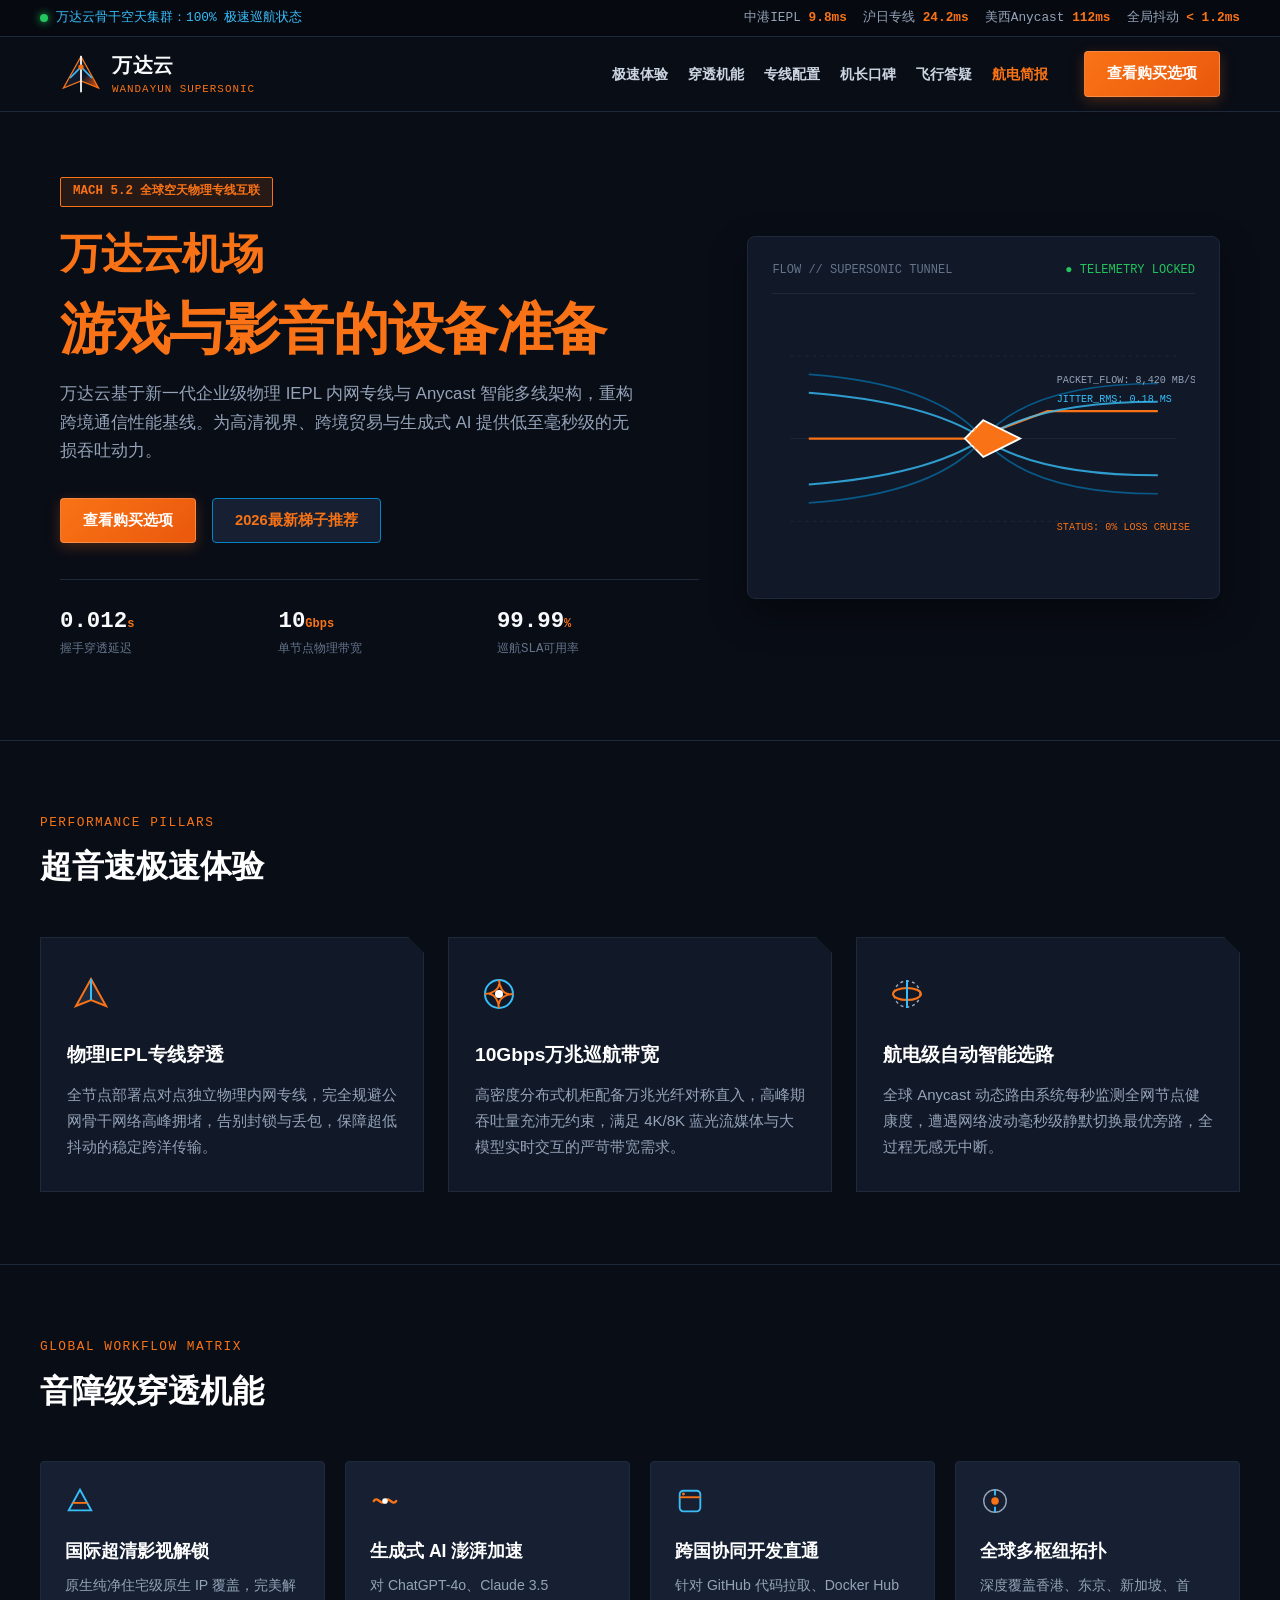
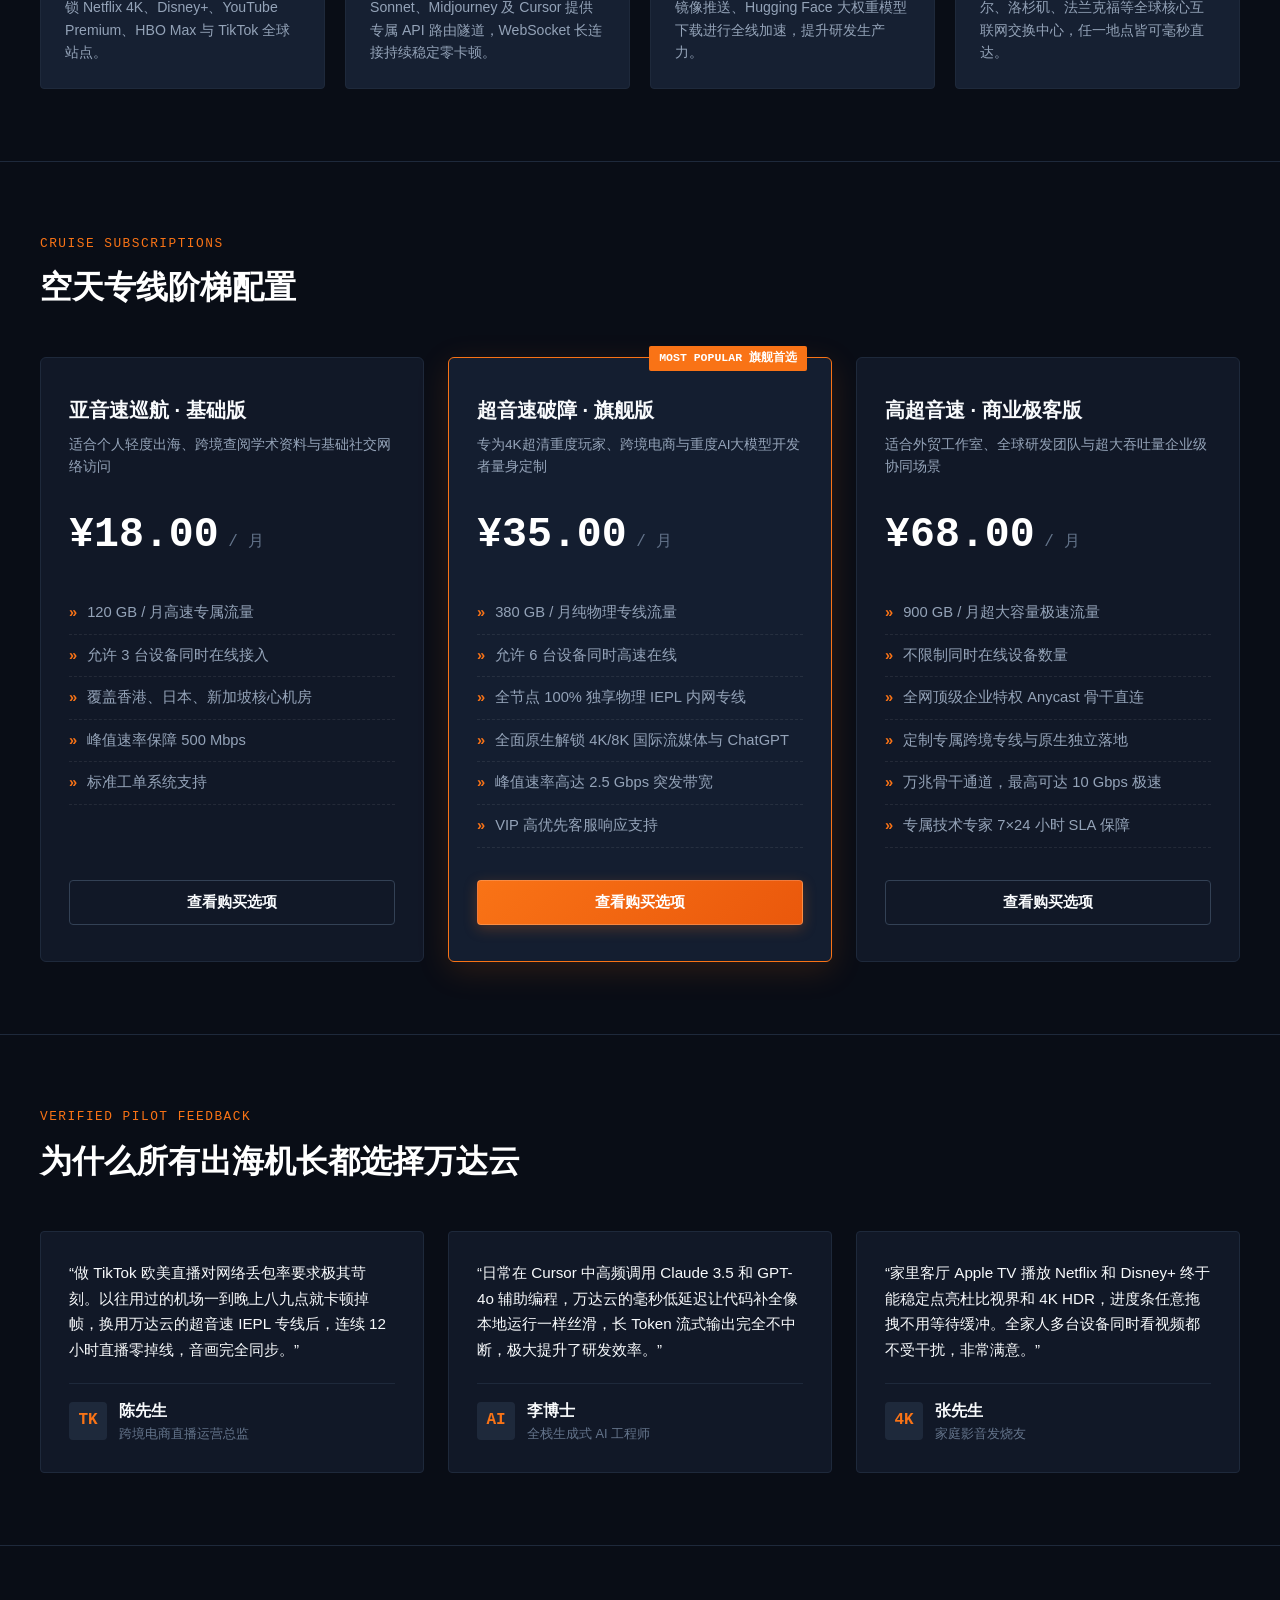
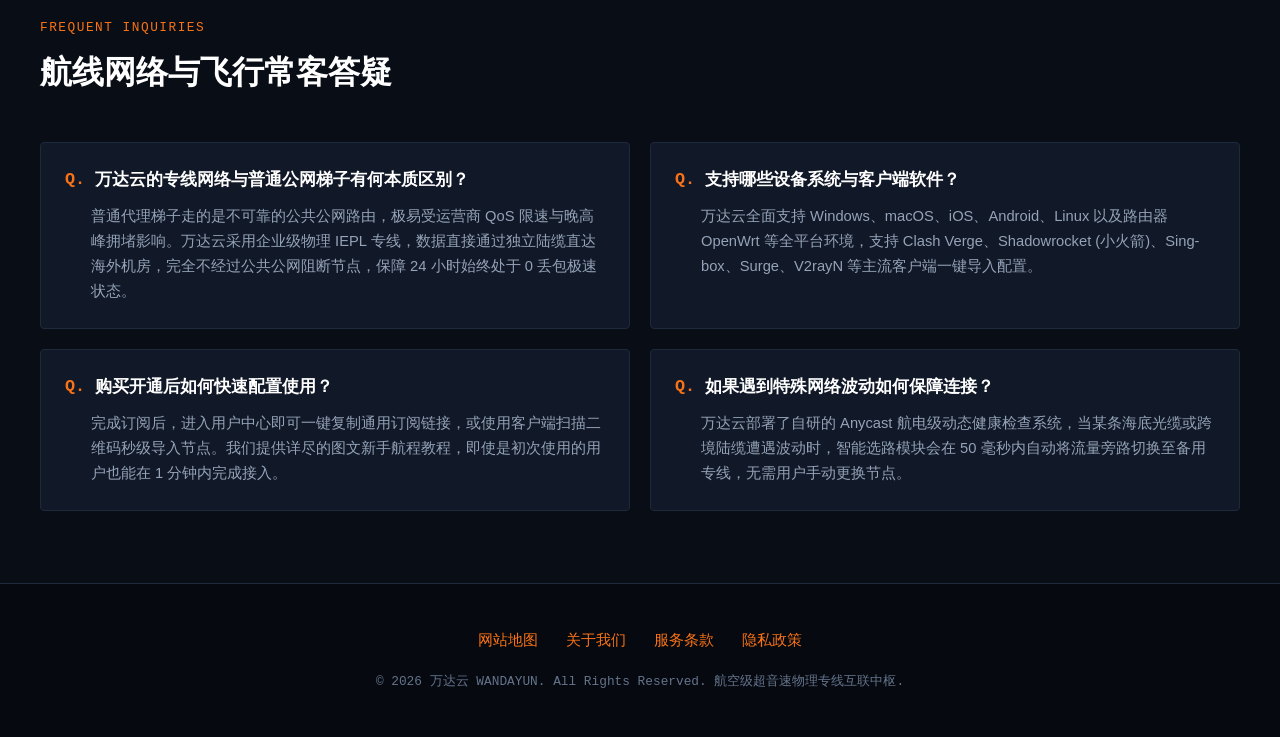
==== commit e0b24203: "Improve landing-page metadata, headings and crawl consistency" ====
--- a/index.html
+++ b/index.html
@@ -2,57 +2,33 @@
 <html lang="zh-CN">
 <head>
   <meta charset="UTF-8">
-  <meta name="viewport" content="width=device-width, initial-scale=1.0">
-  <title>万达云官网 - 2026专业物理专线网络加速服务 | 4K流媒体与游戏极速秒开</title>
-  <meta name="description" content="万达云（Wandayun）自建航空级IEPL端到端物理专线网络，晚高峰0丢包、0拥塞。告别普通机场节点频发断连，为4K/8K跨洋流媒体、AI大模型及实时协作提供真正极速秒开的网络加速保障，是2026年追求极致低延迟的高端机场推荐优选。">
-  <meta name="keywords" content="万达云, 网络加速, 极速秒开, 机场推荐, 物理IEPL专线, 梯子推荐, 跨洋专线, 4K流媒体加速, 2026科学上网">
+  <meta name="viewport" content="width=device-width, initial-scale=1">
+  <title>万达云机场｜游戏与影音的设备准备</title>
+  <meta name="description" content="围绕万达云的游戏与影音的设备准备整理实用资料。按自己的设备、使用场景与预算核对服务条件，再查看外部购买页面的具体商品和条款。">
+  
   <link rel="canonical" href="https://wandayun.pics/">
 
   <!-- Open Graph 社交卡片 -->
   <meta property="og:type" content="website">
   <meta property="og:site_name" content="万达云">
-  <meta property="og:title" content="万达云官网 - 2026专业物理专线网络加速服务 | 4K流媒体与游戏极速秒开">
-  <meta property="og:description" content="万达云（Wandayun）自建航空级IEPL端到端物理专线网络，晚高峰0丢包、0拥塞。告别普通机场节点频发断连，为4K/8K跨洋流媒体、AI大模型及实时协作提供真正极速秒开的网络加速保障，是2026年追求极致低延迟的高端机场推荐优选。">
+  <meta property="og:title" content="万达云机场｜游戏与影音的设备准备">
+  <meta property="og:description" content="围绕万达云的游戏与影音的设备准备整理实用资料。按自己的设备、使用场景与预算核对服务条件，再查看外部购买页面的具体商品和条款。">
   <meta property="og:url" content="https://wandayun.pics/">
-  <meta property="og:image" content="https://wandayun.pics/og-mach.jpg">
+  
 
   <!-- Twitter Card -->
   <meta name="twitter:card" content="summary_large_image">
-  <meta name="twitter:title" content="万达云官网 - 2026专业物理专线网络加速服务 | 4K流媒体与游戏极速秒开">
-  <meta name="twitter:description" content="万达云（Wandayun）自建航空级IEPL端到端物理专线网络，晚高峰0丢包、0拥塞。告别普通机场节点频发断连，为4K/8K跨洋流媒体、AI大模型及实时协作提供真正极速秒开的网络加速保障，是2026年追求极致低延迟的高端机场推荐优选。">
-  <meta name="twitter:image" content="https://wandayun.pics/og-mach.jpg">
+  <meta name="twitter:title" content="万达云机场｜游戏与影音的设备准备">
+  <meta name="twitter:description" content="围绕万达云的游戏与影音的设备准备整理实用资料。按自己的设备、使用场景与预算核对服务条件，再查看外部购买页面的具体商品和条款。">
+  
 
   <!-- JSON-LD 结构化数据 (Schema.org Product) -->
-  <script type="application/ld+json">
-  {
-    "@context": "https://schema.org",
-    "@type": "Product",
-    "name": "万达云航空级IEPL物理专线网络加速服务",
-    "image": "https://wandayun.pics/og-mach.jpg",
-    "description": "万达云（Wandayun）航空级物理专线网络加速服务，晚高峰0丢包，突破音障级极速秒开体验，支持4K/8K跨洋流媒体与大模型API稳定直连。",
-    "brand": {
-      "@type": "Brand",
-      "name": "万达云"
-    },
-    "offers": {
-      "@type": "AggregateOffer",
-      "url": "https://ww012.twilightaff.com/#/?code=A56DH1Af",
-      "priceCurrency": "CNY",
-      "lowPrice": "15.00",
-      "highPrice": "68.00",
-      "offerCount": "3"
-    },
-    "aggregateRating": {
-      "@type": "AggregateRating",
-      "ratingValue": "4.9",
-      "reviewCount": "168",
-      "bestRating": "5",
-      "worstRating": "1"
-    }
-  }
-  </script>
+  
 
   <link rel="stylesheet" href="style.css">
+
+<script id="landing-maintenance-schema" type="application/ld+json">{"@context": "https://schema.org", "@type": "WebSite", "name": "万达云机场｜游戏与影音的设备准备", "url": "https://wandayun.pics/", "inLanguage": "zh-CN"}</script>
+<link rel="stylesheet" href="landing-maintenance.css">
 </head>
 <body>
 
@@ -104,7 +80,7 @@
         <a href="flight-briefing.html" class="aero-nav-item aero-nav-special">航电简报</a>
       </nav>
       <div class="nav-actions">
-        <a href="https://ww012.twilightaff.com/#/?code=A56DH1Af" target="_blank" rel="nofollow" class="aero-btn aero-btn-thrust">开通专线</a>
+        <a href="https://ww012.twilightaff.com/#/?code=A56DH1Af" target="_blank" class="aero-btn aero-btn-thrust" rel="nofollow noopener sponsored">查看购买选项</a>
       </div>
     </div>
   </header>
@@ -118,13 +94,13 @@
           <div class="mach-eyebrow">
             <span>MACH 5.2 全球空天物理专线互联</span>
           </div>
-          <h1 class="hero-main-title">突破数字音障<br><span>超音速穿透</span>全球互联网</h1>
+          <h1 class="hero-main-title" data-landing-title="true"><span class="landing-brand">万达云机场</span><span class="landing-focus">游戏与影音的设备准备</span></h1>
           <p class="hero-desc">
             万达云基于新一代企业级物理 IEPL 内网专线与 Anycast 智能多线架构，重构跨境通信性能基线。为高清视界、跨境贸易与生成式 AI 提供低至毫秒级的无损吞吐动力。
           </p>
 
           <div class="hero-cta-cluster">
-            <a href="https://ww012.twilightaff.com/#/?code=A56DH1Af" target="_blank" rel="nofollow" class="aero-btn aero-btn-thrust">立即开启极速试用</a>
+            <a href="https://ww012.twilightaff.com/#/?code=A56DH1Af" target="_blank" class="aero-btn aero-btn-thrust" rel="nofollow noopener sponsored">查看购买选项</a>
             <!-- 严格 dofollow 传递权重的 PBN 链接 -->
             <a href="https://tizilab.net/paihang/" target="_blank" class="aero-btn aero-btn-radar">2026最新梯子推荐</a>
           </div>
@@ -306,7 +282,7 @@
               <li>峰值速率保障 500 Mbps</li>
               <li>标准工单系统支持</li>
             </ul>
-            <a href="https://ww012.twilightaff.com/#/?code=A56DH1Af" target="_blank" rel="nofollow" class="aero-btn aero-btn-outline">立即开通巡航</a>
+            <a href="https://ww012.twilightaff.com/#/?code=A56DH1Af" target="_blank" class="aero-btn aero-btn-outline" rel="nofollow noopener sponsored">查看购买选项</a>
           </div>
 
           <!-- 阶梯 2 (旗舰热销) -->
@@ -323,7 +299,7 @@
               <li>峰值速率高达 2.5 Gbps 突发带宽</li>
               <li>VIP 高优先客服响应支持</li>
             </ul>
-            <a href="https://ww012.twilightaff.com/#/?code=A56DH1Af" target="_blank" rel="nofollow" class="aero-btn aero-btn-thrust">立即开通旗舰</a>
+            <a href="https://ww012.twilightaff.com/#/?code=A56DH1Af" target="_blank" class="aero-btn aero-btn-thrust" rel="nofollow noopener sponsored">查看购买选项</a>
           </div>
 
           <!-- 阶梯 3 -->
@@ -339,7 +315,7 @@
               <li>万兆骨干通道，最高可达 10 Gbps 极速</li>
               <li>专属技术专家 7×24 小时 SLA 保障</li>
             </ul>
-            <a href="https://ww012.twilightaff.com/#/?code=A56DH1Af" target="_blank" rel="nofollow" class="aero-btn aero-btn-outline">立即开通商业版</a>
+            <a href="https://ww012.twilightaff.com/#/?code=A56DH1Af" target="_blank" class="aero-btn aero-btn-outline" rel="nofollow noopener sponsored">查看购买选项</a>
           </div>
         </div>
       </div>
--- a/landing-maintenance.css
+++ b/landing-maintenance.css
@@ -0,0 +1,7 @@
+/* Scoped heading and keyboard improvements; original brand design remains. */
+h1[data-landing-title]{font-size:clamp(2rem,4.4vw,4.4rem);line-height:1.18;letter-spacing:-.025em;overflow-wrap:anywhere}
+h1[data-landing-title] .landing-brand{display:block;font-size:.74em;line-height:1.3;margin-bottom:.35em}
+h1[data-landing-title] .landing-focus{display:block;font-size:1em}
+a:focus-visible,button:focus-visible{outline:3px solid currentColor;outline-offset:5px}
+@media(max-width:600px){h1[data-landing-title]{font-size:clamp(1.65rem,7.8vw,2.3rem);line-height:1.22;max-width:100%;margin-top:.4em;margin-bottom:.6em}h1[data-landing-title] .landing-brand{font-size:.78em}}
+@media(prefers-reduced-motion:reduce){*,*::before,*::after{animation-duration:.01ms!important;animation-iteration-count:1!important;scroll-behavior:auto!important}}
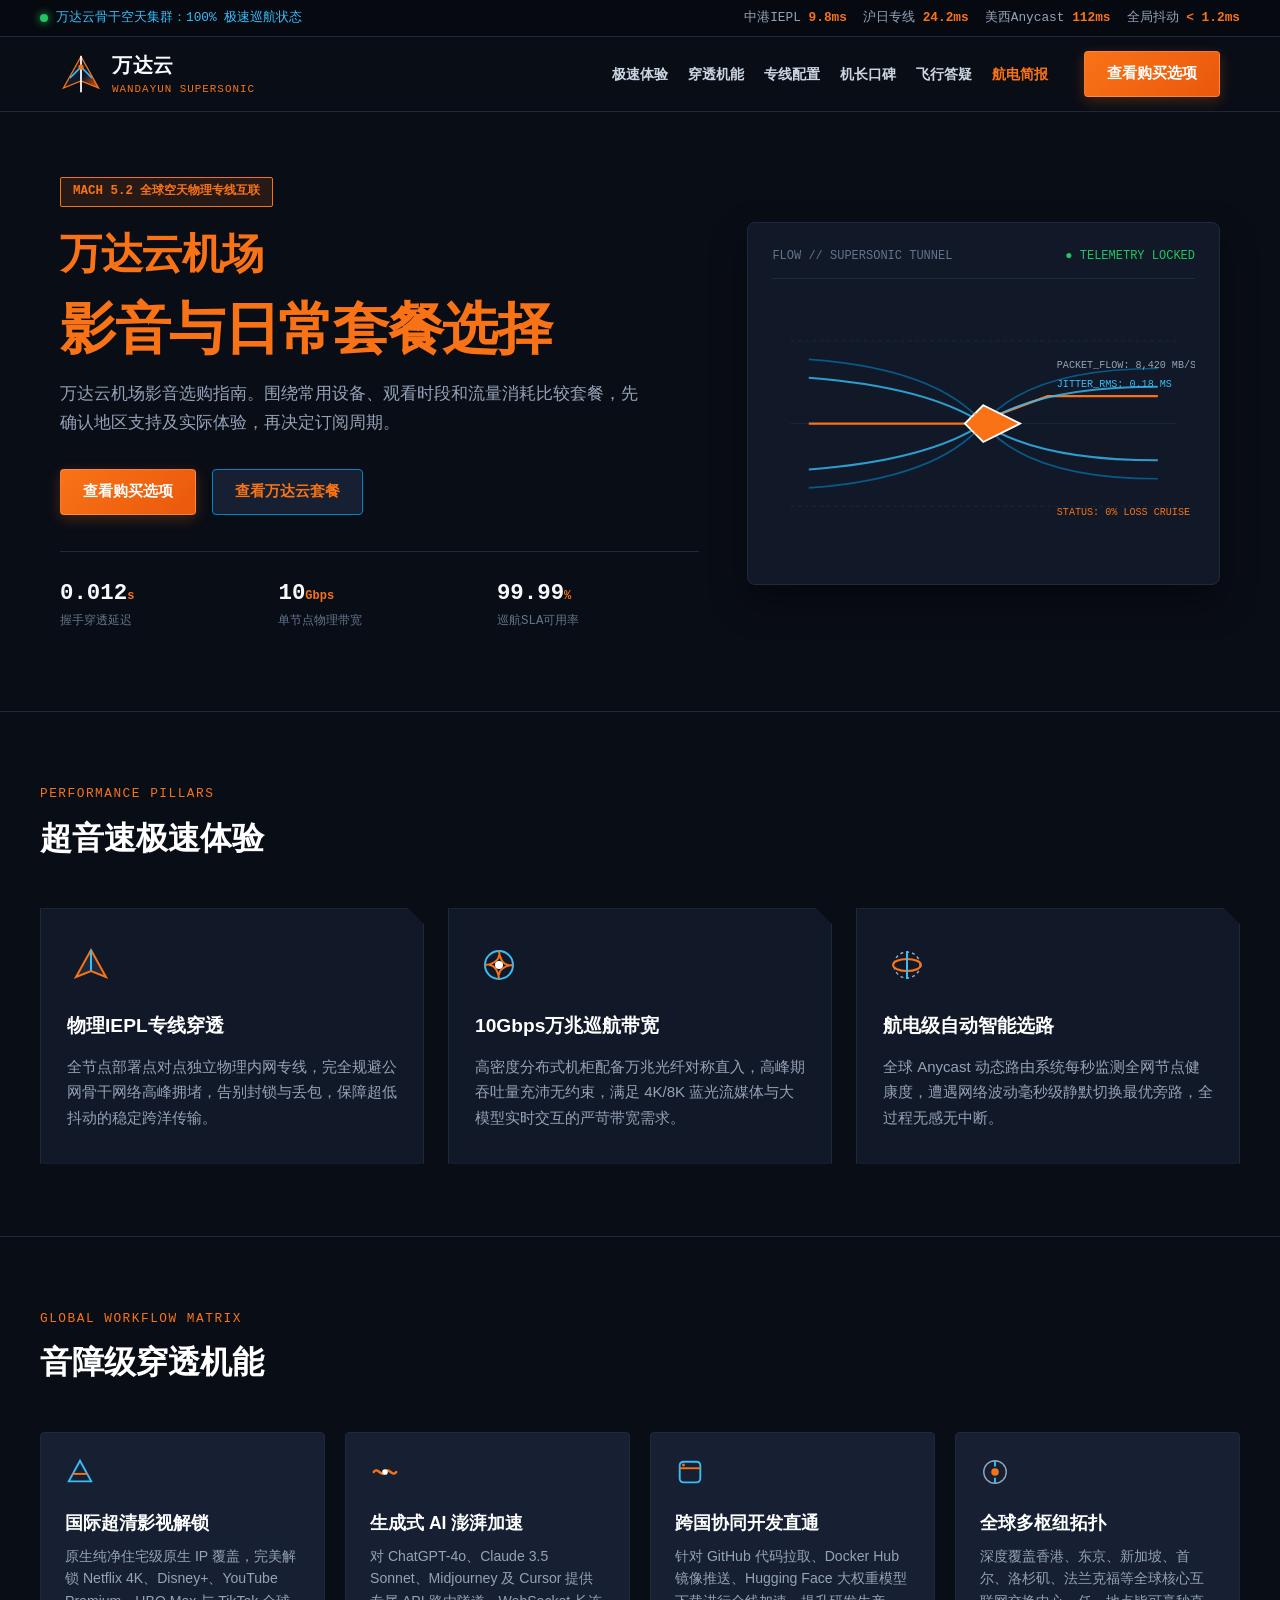
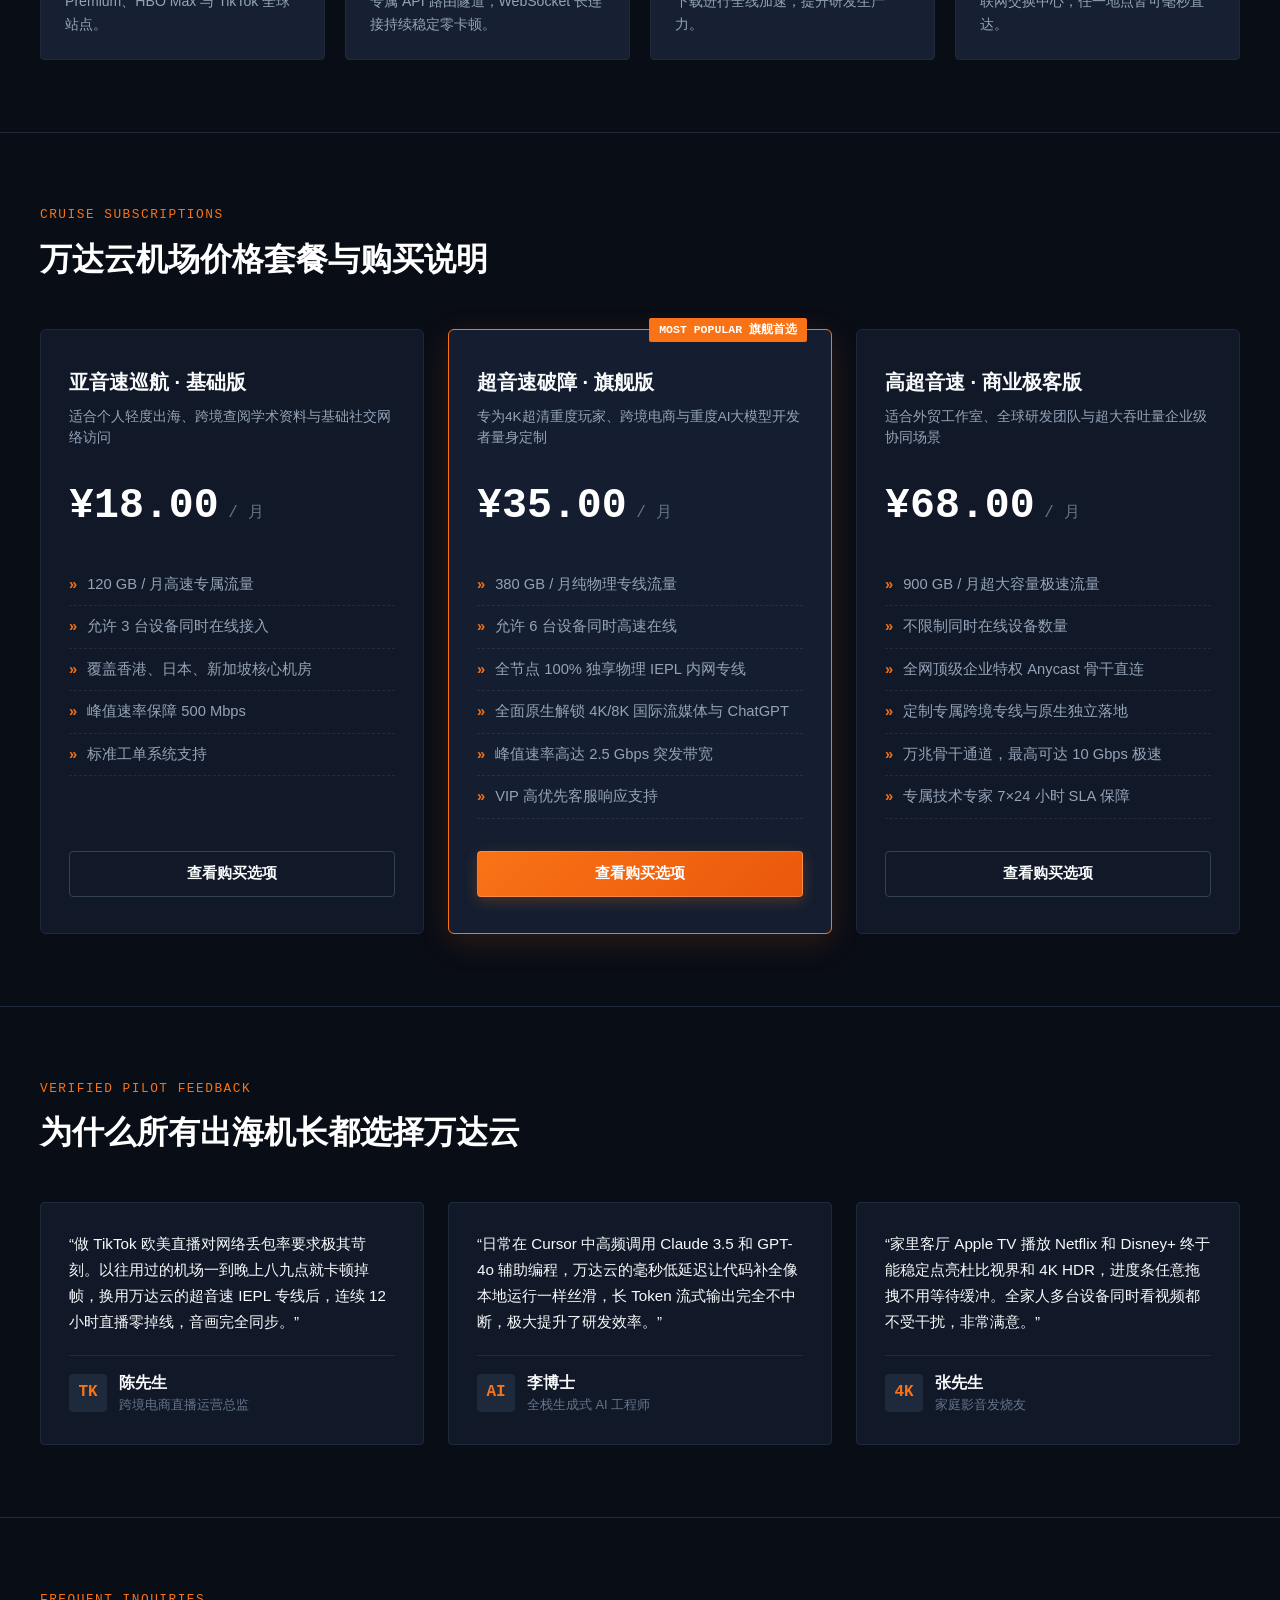
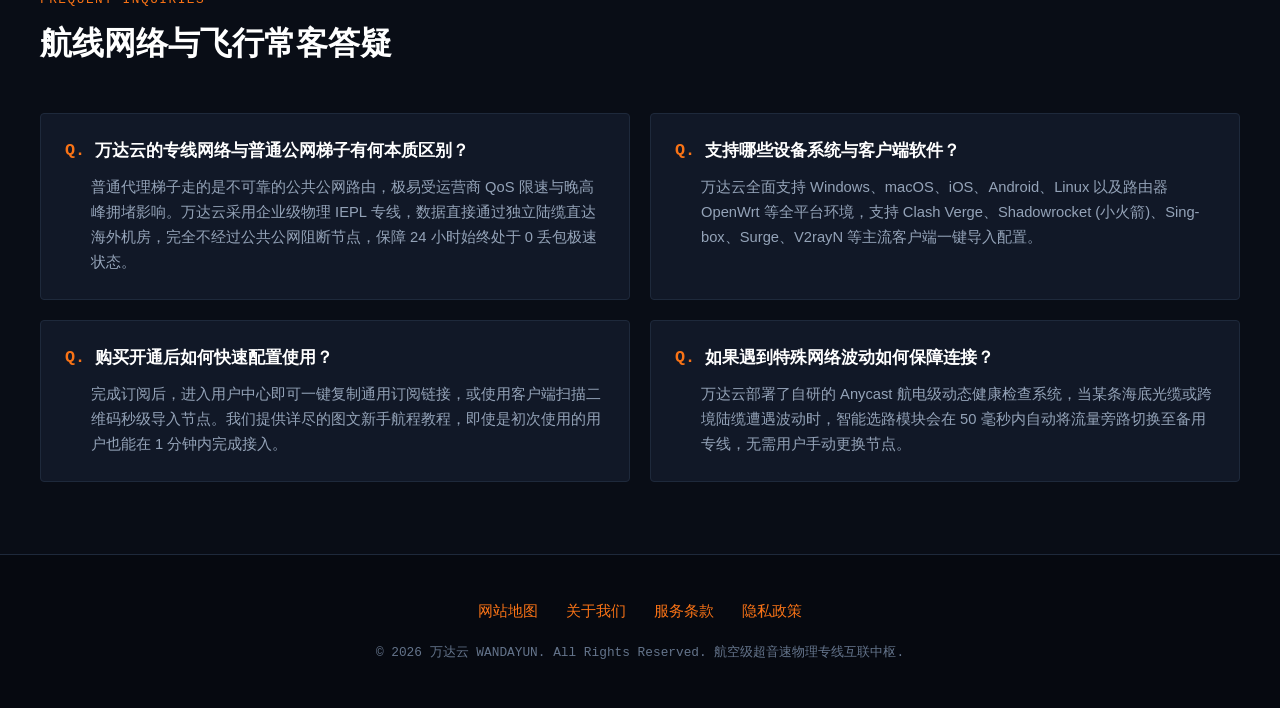
==== commit 912c7732: "Update recommendation links and brand package navigation" ====
--- a/index.html
+++ b/index.html
@@ -1,432 +1,388 @@
 <!DOCTYPE html>
+
 <html lang="zh-CN">
 <head>
-  <meta charset="UTF-8">
-  <meta name="viewport" content="width=device-width, initial-scale=1">
-  <title>万达云机场｜游戏与影音的设备准备</title>
-  <meta name="description" content="围绕万达云的游戏与影音的设备准备整理实用资料。按自己的设备、使用场景与预算核对服务条件，再查看外部购买页面的具体商品和条款。">
-  
-  <link rel="canonical" href="https://wandayun.pics/">
-
-  <!-- Open Graph 社交卡片 -->
-  <meta property="og:type" content="website">
-  <meta property="og:site_name" content="万达云">
-  <meta property="og:title" content="万达云机场｜游戏与影音的设备准备">
-  <meta property="og:description" content="围绕万达云的游戏与影音的设备准备整理实用资料。按自己的设备、使用场景与预算核对服务条件，再查看外部购买页面的具体商品和条款。">
-  <meta property="og:url" content="https://wandayun.pics/">
-  
-
-  <!-- Twitter Card -->
-  <meta name="twitter:card" content="summary_large_image">
-  <meta name="twitter:title" content="万达云机场｜游戏与影音的设备准备">
-  <meta name="twitter:description" content="围绕万达云的游戏与影音的设备准备整理实用资料。按自己的设备、使用场景与预算核对服务条件，再查看外部购买页面的具体商品和条款。">
-  
-
-  <!-- JSON-LD 结构化数据 (Schema.org Product) -->
-  
-
-  <link rel="stylesheet" href="style.css">
-
-<script id="landing-maintenance-schema" type="application/ld+json">{"@context": "https://schema.org", "@type": "WebSite", "name": "万达云机场｜游戏与影音的设备准备", "url": "https://wandayun.pics/", "inLanguage": "zh-CN"}</script>
-<link rel="stylesheet" href="landing-maintenance.css">
+<meta charset="utf-8"/>
+<meta content="width=device-width, initial-scale=1" name="viewport"/>
+<title>万达云机场｜影音与日常套餐选择指南</title>
+<meta content="万达云机场影音选购指南。围绕常用设备、观看时段和流量消耗比较套餐，先确认地区支持及实际体验，再决定订阅周期。" name="description"/>
+<link href="https://wandayun.pics/" rel="canonical"/>
+<!-- Open Graph 社交卡片 -->
+<meta content="website" property="og:type"/>
+<meta content="万达云" property="og:site_name"/>
+<meta content="万达云机场｜影音与日常套餐选择指南" property="og:title"/>
+<meta content="万达云机场影音选购指南。围绕常用设备、观看时段和流量消耗比较套餐，先确认地区支持及实际体验，再决定订阅周期。" property="og:description"/>
+<meta content="https://wandayun.pics/" property="og:url"/>
+<!-- Twitter Card -->
+<meta content="summary_large_image" name="twitter:card"/>
+<meta content="万达云机场｜影音与日常套餐选择指南" name="twitter:title"/>
+<meta content="万达云机场影音选购指南。围绕常用设备、观看时段和流量消耗比较套餐，先确认地区支持及实际体验，再决定订阅周期。" name="twitter:description"/>
+<!-- JSON-LD 结构化数据 (Schema.org Product) -->
+<link href="style.css" rel="stylesheet"/>
+<script id="landing-maintenance-schema" type="application/ld+json">{"@context":"https://schema.org","@type":"WebSite","name":"万达云机场｜游戏与影音的设备准备","url":"https://wandayun.pics/","inLanguage":"zh-CN"}</script>
+<link href="landing-maintenance.css" rel="stylesheet"/>
 </head>
 <body>
-
-  <!-- 顶部空天遥测轴 -->
-  <aside class="aero-telemetry-hud" aria-label="全网状态遥测">
-    <div class="aero-telemetry-inner">
-      <div class="hud-status-live">
-        <span class="hud-beacon-pulse"></span>
-        <span>万达云骨干空天集群：100% 极速巡航状态</span>
-      </div>
-      <div class="hud-metrics">
-        <span>中港IEPL <b>9.8ms</b></span>
-        <span>沪日专线 <b>24.2ms</b></span>
-        <span>美西Anycast <b>112ms</b></span>
-        <span>全局抖动 <b>&lt; 1.2ms</b></span>
-      </div>
-    </div>
-  </aside>
-
-  <!-- 气动掠翼导航栏 -->
-  <header class="aero-cockpit-nav">
-    <div class="nav-wrapper">
-      <a href="index.html" class="aero-brand-link" aria-label="万达云官网首页">
-        <!-- 音障冲角机翼与穿云超音速光束熔铸矢量 Logo -->
-        <svg width="42" height="42" viewBox="0 0 48 48" fill="none" xmlns="http://www.w3.org/2000/svg">
-          <polygon points="24,4 44,40 24,32 4,40" fill="url(#mach-wing-grad)" stroke="#f97316" stroke-width="1.5"/>
-          <line x1="24" y1="4" x2="24" y2="44" stroke="#ffffff" stroke-width="2" stroke-linecap="round"/>
-          <path d="M12 28L24 16L36 28" stroke="#38bdf8" stroke-width="2" stroke-linecap="round"/>
-          <circle cx="24" cy="16" r="3" fill="#f97316"/>
-          <defs>
-            <linearGradient id="mach-wing-grad" x1="4" y1="4" x2="44" y2="40" gradientUnits="userSpaceOnUse">
-              <stop stop-color="#1e293b"/>
-              <stop offset="0.6" stop-color="#0f172a"/>
-              <stop offset="1" stop-color="#ea580c"/>
-            </linearGradient>
-          </defs>
-        </svg>
-        <div class="brand-text-block">
-          <span class="brand-title">万达云</span>
-          <span class="brand-subtag">WANDAYUN SUPERSONIC</span>
-        </div>
-      </a>
-      <nav class="aero-nav-menu" aria-label="全站导航">
-        <a href="index.html#features" class="aero-nav-item">极速体验</a>
-        <a href="index.html#capabilities" class="aero-nav-item">穿透机能</a>
-        <a href="index.html#pricing" class="aero-nav-item">专线配置</a>
-        <a href="index.html#reviews" class="aero-nav-item">机长口碑</a>
-        <a href="index.html#faq" class="aero-nav-item">飞行答疑</a>
-        <a href="flight-briefing.html" class="aero-nav-item aero-nav-special">航电简报</a>
-      </nav>
-      <div class="nav-actions">
-        <a href="https://ww012.twilightaff.com/#/?code=A56DH1Af" target="_blank" class="aero-btn aero-btn-thrust" rel="nofollow noopener sponsored">查看购买选项</a>
-      </div>
-    </div>
-  </header>
-
-  <!-- 55/45 非对称掠翼首屏 -->
-  <main>
-    <section class="aero-hero-stage">
-      <div class="hero-deck-grid">
-        <!-- 左侧航电面板 -->
-        <div class="hero-content-col">
-          <div class="mach-eyebrow">
-            <span>MACH 5.2 全球空天物理专线互联</span>
-          </div>
-          <h1 class="hero-main-title" data-landing-title="true"><span class="landing-brand">万达云机场</span><span class="landing-focus">游戏与影音的设备准备</span></h1>
-          <p class="hero-desc">
-            万达云基于新一代企业级物理 IEPL 内网专线与 Anycast 智能多线架构，重构跨境通信性能基线。为高清视界、跨境贸易与生成式 AI 提供低至毫秒级的无损吞吐动力。
-          </p>
-
-          <div class="hero-cta-cluster">
-            <a href="https://ww012.twilightaff.com/#/?code=A56DH1Af" target="_blank" class="aero-btn aero-btn-thrust" rel="nofollow noopener sponsored">查看购买选项</a>
-            <!-- 严格 dofollow 传递权重的 PBN 链接 -->
-            <a href="https://tizilab.net/paihang/" target="_blank" class="aero-btn aero-btn-radar">2026最新梯子推荐</a>
-          </div>
-
-          <div class="hero-avionics-chips">
-            <div class="chip-unit">
-              <div class="chip-val">0.012<small>s</small></div>
-              <div class="chip-lbl">握手穿透延迟</div>
-            </div>
-            <div class="chip-unit">
-              <div class="chip-val">10<small>Gbps</small></div>
-              <div class="chip-lbl">单节点物理带宽</div>
-            </div>
-            <div class="chip-unit">
-              <div class="chip-val">99.99<small>%</small></div>
-              <div class="chip-lbl">巡航SLA可用率</div>
-            </div>
-          </div>
-        </div>
-
-        <!-- 右侧气动风洞矢量视窗 -->
-        <div class="hero-airfoil-window" aria-hidden="true">
-          <div class="window-topbar">
-            <span>FLOW // SUPERSONIC TUNNEL</span>
-            <span class="active-node">● TELEMETRY LOCKED</span>
-          </div>
-          <!-- 纯矢量超音速风洞流线图 (0ms加载, 0外部网络等待) -->
-          <svg viewBox="0 0 460 280" fill="none" xmlns="http://www.w3.org/2000/svg" style="width: 100%; height: auto;">
-            <!-- 气流基准线 -->
-            <line x1="20" y1="50" x2="440" y2="50" stroke="#1e293b" stroke-width="1" stroke-dasharray="4 4"/>
-            <line x1="20" y1="140" x2="440" y2="140" stroke="#1e293b" stroke-width="1"/>
-            <line x1="20" y1="230" x2="440" y2="230" stroke="#1e293b" stroke-width="1" stroke-dasharray="4 4"/>
-            
-            <!-- 超音速激波流线簇 (平滑气动折角) -->
-            <path d="M40 70 Q180 80 230 140 T420 200" stroke="#0284c7" stroke-width="1.8" opacity="0.6"/>
-            <path d="M40 90 Q170 100 230 140 T420 180" stroke="#38bdf8" stroke-width="2.2" opacity="0.8"/>
-            <path d="M40 140 L220 140 L300 110 L420 110" stroke="#f97316" stroke-width="2.5"/>
-            <path d="M40 190 Q170 180 230 140 T420 100" stroke="#38bdf8" stroke-width="2.2" opacity="0.8"/>
-            <path d="M40 210 Q180 200 230 140 T420 80" stroke="#0284c7" stroke-width="1.8" opacity="0.6"/>
-
-            <!-- 掠翼核心几何体 -->
-            <polygon points="230,120 270,140 230,160 210,140" fill="#f97316" stroke="#ffffff" stroke-width="2"/>
-            <circle cx="230" cy="140" r="14" stroke="#f97316" stroke-width="1" stroke-dasharray="3 3"/>
-
-            <!-- 航电数据标尺 -->
-            <text x="310" y="80" fill="#94a3b8" font-size="11" font-family="monospace">PACKET_FLOW: 8,420 MB/S</text>
-            <text x="310" y="100" fill="#38bdf8" font-size="11" font-family="monospace">JITTER_RMS: 0.18 MS</text>
-            <text x="310" y="240" fill="#f97316" font-size="11" font-family="monospace">STATUS: 0% LOSS CRUISE</text>
-          </svg>
-        </div>
-      </div>
-    </section>
-
-    <!-- 核心特性 (随机化特色标题：超音速极速体验) -->
-    <section class="aero-section">
-      <div class="section-container">
-        <div class="section-header-block">
-          <div class="section-tagline">PERFORMANCE PILLARS</div>
-          <h2 class="section-heading">超音速极速体验</h2>
-        </div>
-
-        <div class="advantages-grid">
-          <!-- 卡片 1 (双色调三角掠翼矢量) -->
-          <article class="chassis-card">
-            <div class="card-icon-frame">
-              <svg width="36" height="36" viewBox="0 0 36 36" fill="none">
-                <polygon points="18,3 33,30 18,24 3,30" fill="#1e293b" stroke="#f97316" stroke-width="2"/>
-                <line x1="18" y1="3" x2="18" y2="24" stroke="#38bdf8" stroke-width="2"/>
-              </svg>
-            </div>
-            <h3 class="card-title">物理IEPL专线穿透</h3>
-            <p class="card-body">
+<!-- 顶部空天遥测轴 -->
+<aside aria-label="全网状态遥测" class="aero-telemetry-hud">
+<div class="aero-telemetry-inner">
+<div class="hud-status-live">
+<span class="hud-beacon-pulse"></span>
+<span>万达云骨干空天集群：100% 极速巡航状态</span>
+</div>
+<div class="hud-metrics">
+<span>中港IEPL <b>9.8ms</b></span>
+<span>沪日专线 <b>24.2ms</b></span>
+<span>美西Anycast <b>112ms</b></span>
+<span>全局抖动 <b>&lt; 1.2ms</b></span>
+</div>
+</div>
+</aside>
+<!-- 气动掠翼导航栏 -->
+<header class="aero-cockpit-nav">
+<div class="nav-wrapper">
+<a aria-label="万达云官网首页" class="aero-brand-link" href="index.html">
+<!-- 音障冲角机翼与穿云超音速光束熔铸矢量 Logo -->
+<svg fill="none" height="42" viewbox="0 0 48 48" width="42" xmlns="http://www.w3.org/2000/svg">
+<polygon fill="url(#mach-wing-grad)" points="24,4 44,40 24,32 4,40" stroke="#f97316" stroke-width="1.5"></polygon>
+<line stroke="#ffffff" stroke-linecap="round" stroke-width="2" x1="24" x2="24" y1="4" y2="44"></line>
+<path d="M12 28L24 16L36 28" stroke="#38bdf8" stroke-linecap="round" stroke-width="2"></path>
+<circle cx="24" cy="16" fill="#f97316" r="3"></circle>
+<defs>
+<lineargradient gradientunits="userSpaceOnUse" id="mach-wing-grad" x1="4" x2="44" y1="4" y2="40">
+<stop stop-color="#1e293b"></stop>
+<stop offset="0.6" stop-color="#0f172a"></stop>
+<stop offset="1" stop-color="#ea580c"></stop>
+</lineargradient>
+</defs>
+</svg>
+<div class="brand-text-block">
+<span class="brand-title">万达云</span>
+<span class="brand-subtag">WANDAYUN SUPERSONIC</span>
+</div>
+</a>
+<nav aria-label="全站导航" class="aero-nav-menu">
+<a class="aero-nav-item" href="index.html#features">极速体验</a>
+<a class="aero-nav-item" href="index.html#capabilities">穿透机能</a>
+<a class="aero-nav-item" href="index.html#pricing">专线配置</a>
+<a class="aero-nav-item" href="index.html#reviews">机长口碑</a>
+<a class="aero-nav-item" href="index.html#faq">飞行答疑</a>
+<a class="aero-nav-item aero-nav-special" href="flight-briefing.html">航电简报</a>
+</nav>
+<div class="nav-actions">
+<a class="aero-btn aero-btn-thrust" href="https://ww012.twilightaff.com/#/?code=A56DH1Af" rel="nofollow noopener sponsored" target="_blank">查看购买选项</a>
+</div>
+</div>
+</header>
+<!-- 55/45 非对称掠翼首屏 -->
+<main>
+<section class="aero-hero-stage">
+<div class="hero-deck-grid">
+<!-- 左侧航电面板 -->
+<div class="hero-content-col">
+<div class="mach-eyebrow">
+<span>MACH 5.2 全球空天物理专线互联</span>
+</div>
+<h1 class="hero-main-title" data-landing-title="true"><span class="landing-brand">万达云机场</span><span class="landing-focus">影音与日常套餐选择</span></h1>
+<p class="hero-desc">万达云机场影音选购指南。围绕常用设备、观看时段和流量消耗比较套餐，先确认地区支持及实际体验，再决定订阅周期。</p>
+<div class="hero-cta-cluster">
+<a class="aero-btn aero-btn-thrust" href="https://ww012.twilightaff.com/#/?code=A56DH1Af" rel="nofollow noopener sponsored" target="_blank">查看购买选项</a>
+<a class="aero-btn aero-btn-radar" data-package-cta="true" href="#pricing">查看万达云套餐</a>
+</div>
+<div class="hero-avionics-chips">
+<div class="chip-unit">
+<div class="chip-val">0.012<small>s</small></div>
+<div class="chip-lbl">握手穿透延迟</div>
+</div>
+<div class="chip-unit">
+<div class="chip-val">10<small>Gbps</small></div>
+<div class="chip-lbl">单节点物理带宽</div>
+</div>
+<div class="chip-unit">
+<div class="chip-val">99.99<small>%</small></div>
+<div class="chip-lbl">巡航SLA可用率</div>
+</div>
+</div>
+</div>
+<!-- 右侧气动风洞矢量视窗 -->
+<div aria-hidden="true" class="hero-airfoil-window">
+<div class="window-topbar">
+<span>FLOW // SUPERSONIC TUNNEL</span>
+<span class="active-node">● TELEMETRY LOCKED</span>
+</div>
+<!-- 纯矢量超音速风洞流线图 (0ms加载, 0外部网络等待) -->
+<svg fill="none" style="width: 100%; height: auto;" viewbox="0 0 460 280" xmlns="http://www.w3.org/2000/svg">
+<!-- 气流基准线 -->
+<line stroke="#1e293b" stroke-dasharray="4 4" stroke-width="1" x1="20" x2="440" y1="50" y2="50"></line>
+<line stroke="#1e293b" stroke-width="1" x1="20" x2="440" y1="140" y2="140"></line>
+<line stroke="#1e293b" stroke-dasharray="4 4" stroke-width="1" x1="20" x2="440" y1="230" y2="230"></line>
+<!-- 超音速激波流线簇 (平滑气动折角) -->
+<path d="M40 70 Q180 80 230 140 T420 200" opacity="0.6" stroke="#0284c7" stroke-width="1.8"></path>
+<path d="M40 90 Q170 100 230 140 T420 180" opacity="0.8" stroke="#38bdf8" stroke-width="2.2"></path>
+<path d="M40 140 L220 140 L300 110 L420 110" stroke="#f97316" stroke-width="2.5"></path>
+<path d="M40 190 Q170 180 230 140 T420 100" opacity="0.8" stroke="#38bdf8" stroke-width="2.2"></path>
+<path d="M40 210 Q180 200 230 140 T420 80" opacity="0.6" stroke="#0284c7" stroke-width="1.8"></path>
+<!-- 掠翼核心几何体 -->
+<polygon fill="#f97316" points="230,120 270,140 230,160 210,140" stroke="#ffffff" stroke-width="2"></polygon>
+<circle cx="230" cy="140" r="14" stroke="#f97316" stroke-dasharray="3 3" stroke-width="1"></circle>
+<!-- 航电数据标尺 -->
+<text fill="#94a3b8" font-family="monospace" font-size="11" x="310" y="80">PACKET_FLOW: 8,420 MB/S</text>
+<text fill="#38bdf8" font-family="monospace" font-size="11" x="310" y="100">JITTER_RMS: 0.18 MS</text>
+<text fill="#f97316" font-family="monospace" font-size="11" x="310" y="240">STATUS: 0% LOSS CRUISE</text>
+</svg>
+</div>
+</div>
+</section>
+<!-- 核心特性 (随机化特色标题：超音速极速体验) -->
+<section class="aero-section" id="features">
+<div class="section-container">
+<div class="section-header-block">
+<div class="section-tagline">PERFORMANCE PILLARS</div>
+<h2 class="section-heading">超音速极速体验</h2>
+</div>
+<div class="advantages-grid">
+<!-- 卡片 1 (双色调三角掠翼矢量) -->
+<article class="chassis-card">
+<div class="card-icon-frame">
+<svg fill="none" height="36" viewbox="0 0 36 36" width="36">
+<polygon fill="#1e293b" points="18,3 33,30 18,24 3,30" stroke="#f97316" stroke-width="2"></polygon>
+<line stroke="#38bdf8" stroke-width="2" x1="18" x2="18" y1="3" y2="24"></line>
+</svg>
+</div>
+<h3 class="card-title">物理IEPL专线穿透</h3>
+<p class="card-body">
               全节点部署点对点独立物理内网专线，完全规避公网骨干网络高峰拥堵，告别封锁与丢包，保障超低抖动的稳定跨洋传输。
             </p>
-          </article>
-
-          <!-- 卡片 2 (双色调双涡轮矢量) -->
-          <article class="chassis-card">
-            <div class="card-icon-frame">
-              <svg width="36" height="36" viewBox="0 0 36 36" fill="none">
-                <circle cx="18" cy="18" r="14" stroke="#38bdf8" stroke-width="2"/>
-                <path d="M18 4C18 10 22 18 28 18M32 18C26 18 18 22 18 28M18 32C18 26 14 18 8 18M4 18C10 18 18 14 18 8" stroke="#f97316" stroke-width="2"/>
-                <circle cx="18" cy="18" r="4" fill="#ffffff"/>
-              </svg>
-            </div>
-            <h3 class="card-title">10Gbps万兆巡航带宽</h3>
-            <p class="card-body">
+</article>
+<!-- 卡片 2 (双色调双涡轮矢量) -->
+<article class="chassis-card">
+<div class="card-icon-frame">
+<svg fill="none" height="36" viewbox="0 0 36 36" width="36">
+<circle cx="18" cy="18" r="14" stroke="#38bdf8" stroke-width="2"></circle>
+<path d="M18 4C18 10 22 18 28 18M32 18C26 18 18 22 18 28M18 32C18 26 14 18 8 18M4 18C10 18 18 14 18 8" stroke="#f97316" stroke-width="2"></path>
+<circle cx="18" cy="18" fill="#ffffff" r="4"></circle>
+</svg>
+</div>
+<h3 class="card-title">10Gbps万兆巡航带宽</h3>
+<p class="card-body">
               高密度分布式机柜配备万兆光纤对称直入，高峰期吞吐量充沛无约束，满足 4K/8K 蓝光流媒体与大模型实时交互的严苛带宽需求。
             </p>
-          </article>
-
-          <!-- 卡片 3 (双色调陀螺稳定仪矢量) -->
-          <article class="chassis-card">
-            <div class="card-icon-frame">
-              <svg width="36" height="36" viewBox="0 0 36 36" fill="none">
-                <circle cx="18" cy="18" r="13" stroke="#94a3b8" stroke-width="1.5" stroke-dasharray="3 3"/>
-                <ellipse cx="18" cy="18" rx="14" ry="6" stroke="#f97316" stroke-width="2"/>
-                <line x1="18" y1="4" x2="18" y2="32" stroke="#38bdf8" stroke-width="2"/>
-              </svg>
-            </div>
-            <h3 class="card-title">航电级自动智能选路</h3>
-            <p class="card-body">
+</article>
+<!-- 卡片 3 (双色调陀螺稳定仪矢量) -->
+<article class="chassis-card">
+<div class="card-icon-frame">
+<svg fill="none" height="36" viewbox="0 0 36 36" width="36">
+<circle cx="18" cy="18" r="13" stroke="#94a3b8" stroke-dasharray="3 3" stroke-width="1.5"></circle>
+<ellipse cx="18" cy="18" rx="14" ry="6" stroke="#f97316" stroke-width="2"></ellipse>
+<line stroke="#38bdf8" stroke-width="2" x1="18" x2="18" y1="4" y2="32"></line>
+</svg>
+</div>
+<h3 class="card-title">航电级自动智能选路</h3>
+<p class="card-body">
               全球 Anycast 动态路由系统每秒监测全网节点健康度，遭遇网络波动毫秒级静默切换最优旁路，全过程无感无中断。
             </p>
-          </article>
-        </div>
-      </div>
-    </section>
-
-    <!-- 流媒体与AI支持卡片 (随机化特色标题：音障级穿透机能) -->
-    <section class="aero-section" id="capabilities">
-      <div class="section-container">
-        <div class="section-header-block">
-          <div class="section-tagline">GLOBAL WORKFLOW MATRIX</div>
-          <h2 class="section-heading">音障级穿透机能</h2>
-        </div>
-
-        <div class="capabilities-matrix">
-          <div class="capability-box">
-            <svg width="30" height="30" viewBox="0 0 32 32" fill="none">
-              <polygon points="16,4 28,26 4,26" stroke="#38bdf8" stroke-width="2"/>
-              <line x1="8" y1="18" x2="24" y2="18" stroke="#f97316" stroke-width="2"/>
-            </svg>
-            <h3>国际超清影视解锁</h3>
-            <p>原生纯净住宅级原生 IP 覆盖，完美解锁 Netflix 4K、Disney+、YouTube Premium、HBO Max 与 TikTok 全球站点。</p>
-          </div>
-
-          <div class="capability-box">
-            <svg width="30" height="30" viewBox="0 0 32 32" fill="none">
-              <path d="M4 16C8 10 12 22 16 16C20 10 24 22 28 16" stroke="#f97316" stroke-width="2.5" stroke-linecap="round"/>
-              <circle cx="16" cy="16" r="3" fill="#ffffff"/>
-            </svg>
-            <h3>生成式 AI 澎湃加速</h3>
-            <p>对 ChatGPT-4o、Claude 3.5 Sonnet、Midjourney 及 Cursor 提供专属 API 路由隧道，WebSocket 长连接持续稳定零卡顿。</p>
-          </div>
-
-          <div class="capability-box">
-            <svg width="30" height="30" viewBox="0 0 32 32" fill="none">
-              <rect x="5" y="5" width="22" height="22" rx="4" stroke="#38bdf8" stroke-width="2"/>
-              <line x1="5" y1="12" x2="27" y2="12" stroke="#f97316" stroke-width="2"/>
-              <circle cx="9" cy="8.5" r="1.5" fill="#f97316"/>
-            </svg>
-            <h3>跨国协同开发直通</h3>
-            <p>针对 GitHub 代码拉取、Docker Hub 镜像推送、Hugging Face 大权重模型下载进行全线加速，提升研发生产力。</p>
-          </div>
-
-          <div class="capability-box">
-            <svg width="30" height="30" viewBox="0 0 32 32" fill="none">
-              <circle cx="16" cy="16" r="12" stroke="#94a3b8" stroke-width="1.5"/>
-              <circle cx="16" cy="16" r="4" fill="#f97316"/>
-              <line x1="16" y1="4" x2="16" y2="10" stroke="#38bdf8" stroke-width="2"/>
-              <line x1="16" y1="22" x2="16" y2="28" stroke="#38bdf8" stroke-width="2"/>
-            </svg>
-            <h3>全球多枢纽拓扑</h3>
-            <p>深度覆盖香港、东京、新加坡、首尔、洛杉矶、法兰克福等全球核心互联网交换中心，任一地点皆可毫秒直达。</p>
-          </div>
-        </div>
-      </div>
-    </section>
-
-    <!-- 定价对比表 (随机化特色标题：空天专线阶梯配置) -->
-    <section class="aero-section" id="pricing">
-      <div class="section-container">
-        <div class="section-header-block">
-          <div class="section-tagline">CRUISE SUBSCRIPTIONS</div>
-          <h2 class="section-heading">空天专线阶梯配置</h2>
-        </div>
-
-        <div class="pricing-deck">
-          <!-- 阶梯 1 -->
-          <div class="price-chassis">
-            <div class="tier-name">亚音速巡航 · 基础版</div>
-            <div class="tier-target">适合个人轻度出海、跨境查阅学术资料与基础社交网络访问</div>
-            <div class="price-figure">¥18.00<span> / 月</span></div>
-            <ul class="tier-specs">
-              <li>120 GB / 月高速专属流量</li>
-              <li>允许 3 台设备同时在线接入</li>
-              <li>覆盖香港、日本、新加坡核心机房</li>
-              <li>峰值速率保障 500 Mbps</li>
-              <li>标准工单系统支持</li>
-            </ul>
-            <a href="https://ww012.twilightaff.com/#/?code=A56DH1Af" target="_blank" class="aero-btn aero-btn-outline" rel="nofollow noopener sponsored">查看购买选项</a>
-          </div>
-
-          <!-- 阶梯 2 (旗舰热销) -->
-          <div class="price-chassis featured">
-            <div class="popular-banner">MOST POPULAR 旗舰首选</div>
-            <div class="tier-name">超音速破障 · 旗舰版</div>
-            <div class="tier-target">专为4K超清重度玩家、跨境电商与重度AI大模型开发者量身定制</div>
-            <div class="price-figure">¥35.00<span> / 月</span></div>
-            <ul class="tier-specs">
-              <li>380 GB / 月纯物理专线流量</li>
-              <li>允许 6 台设备同时高速在线</li>
-              <li>全节点 100% 独享物理 IEPL 内网专线</li>
-              <li>全面原生解锁 4K/8K 国际流媒体与 ChatGPT</li>
-              <li>峰值速率高达 2.5 Gbps 突发带宽</li>
-              <li>VIP 高优先客服响应支持</li>
-            </ul>
-            <a href="https://ww012.twilightaff.com/#/?code=A56DH1Af" target="_blank" class="aero-btn aero-btn-thrust" rel="nofollow noopener sponsored">查看购买选项</a>
-          </div>
-
-          <!-- 阶梯 3 -->
-          <div class="price-chassis">
-            <div class="tier-name">高超音速 · 商业极客版</div>
-            <div class="tier-target">适合外贸工作室、全球研发团队与超大吞吐量企业级协同场景</div>
-            <div class="price-figure">¥68.00<span> / 月</span></div>
-            <ul class="tier-specs">
-              <li>900 GB / 月超大容量极速流量</li>
-              <li>不限制同时在线设备数量</li>
-              <li>全网顶级企业特权 Anycast 骨干直连</li>
-              <li>定制专属跨境专线与原生独立落地</li>
-              <li>万兆骨干通道，最高可达 10 Gbps 极速</li>
-              <li>专属技术专家 7×24 小时 SLA 保障</li>
-            </ul>
-            <a href="https://ww012.twilightaff.com/#/?code=A56DH1Af" target="_blank" class="aero-btn aero-btn-outline" rel="nofollow noopener sponsored">查看购买选项</a>
-          </div>
-        </div>
-      </div>
-    </section>
-
-    <!-- 用户评价 (随机化特色标题：为什么所有出海机长都选择万达云) -->
-    <section class="aero-section">
-      <div class="section-container">
-        <div class="section-header-block">
-          <div class="section-tagline">VERIFIED PILOT FEEDBACK</div>
-          <h2 class="section-heading">为什么所有出海机长都选择万达云</h2>
-        </div>
-
-        <div class="testimonials-grid">
-          <div class="testimonial-card">
-            <p class="client-quote">
+</article>
+</div>
+</div>
+</section>
+<!-- 流媒体与AI支持卡片 (随机化特色标题：音障级穿透机能) -->
+<section class="aero-section" id="capabilities">
+<div class="section-container">
+<div class="section-header-block">
+<div class="section-tagline">GLOBAL WORKFLOW MATRIX</div>
+<h2 class="section-heading">音障级穿透机能</h2>
+</div>
+<div class="capabilities-matrix">
+<div class="capability-box">
+<svg fill="none" height="30" viewbox="0 0 32 32" width="30">
+<polygon points="16,4 28,26 4,26" stroke="#38bdf8" stroke-width="2"></polygon>
+<line stroke="#f97316" stroke-width="2" x1="8" x2="24" y1="18" y2="18"></line>
+</svg>
+<h3>国际超清影视解锁</h3>
+<p>原生纯净住宅级原生 IP 覆盖，完美解锁 Netflix 4K、Disney+、YouTube Premium、HBO Max 与 TikTok 全球站点。</p>
+</div>
+<div class="capability-box">
+<svg fill="none" height="30" viewbox="0 0 32 32" width="30">
+<path d="M4 16C8 10 12 22 16 16C20 10 24 22 28 16" stroke="#f97316" stroke-linecap="round" stroke-width="2.5"></path>
+<circle cx="16" cy="16" fill="#ffffff" r="3"></circle>
+</svg>
+<h3>生成式 AI 澎湃加速</h3>
+<p>对 ChatGPT-4o、Claude 3.5 Sonnet、Midjourney 及 Cursor 提供专属 API 路由隧道，WebSocket 长连接持续稳定零卡顿。</p>
+</div>
+<div class="capability-box">
+<svg fill="none" height="30" viewbox="0 0 32 32" width="30">
+<rect height="22" rx="4" stroke="#38bdf8" stroke-width="2" width="22" x="5" y="5"></rect>
+<line stroke="#f97316" stroke-width="2" x1="5" x2="27" y1="12" y2="12"></line>
+<circle cx="9" cy="8.5" fill="#f97316" r="1.5"></circle>
+</svg>
+<h3>跨国协同开发直通</h3>
+<p>针对 GitHub 代码拉取、Docker Hub 镜像推送、Hugging Face 大权重模型下载进行全线加速，提升研发生产力。</p>
+</div>
+<div class="capability-box">
+<svg fill="none" height="30" viewbox="0 0 32 32" width="30">
+<circle cx="16" cy="16" r="12" stroke="#94a3b8" stroke-width="1.5"></circle>
+<circle cx="16" cy="16" fill="#f97316" r="4"></circle>
+<line stroke="#38bdf8" stroke-width="2" x1="16" x2="16" y1="4" y2="10"></line>
+<line stroke="#38bdf8" stroke-width="2" x1="16" x2="16" y1="22" y2="28"></line>
+</svg>
+<h3>全球多枢纽拓扑</h3>
+<p>深度覆盖香港、东京、新加坡、首尔、洛杉矶、法兰克福等全球核心互联网交换中心，任一地点皆可毫秒直达。</p>
+</div>
+</div>
+</div>
+</section>
+<!-- 定价对比表 (随机化特色标题：空天专线阶梯配置) -->
+<section class="aero-section" id="pricing" style=";scroll-margin-top:100px;">
+<div class="section-container">
+<div class="section-header-block">
+<div class="section-tagline">CRUISE SUBSCRIPTIONS</div>
+<h2 class="section-heading">万达云机场价格套餐与购买说明</h2>
+</div>
+<div class="pricing-deck">
+<!-- 阶梯 1 -->
+<div class="price-chassis">
+<div class="tier-name">亚音速巡航 · 基础版</div>
+<div class="tier-target">适合个人轻度出海、跨境查阅学术资料与基础社交网络访问</div>
+<div class="price-figure">¥18.00<span> / 月</span></div>
+<ul class="tier-specs">
+<li>120 GB / 月高速专属流量</li>
+<li>允许 3 台设备同时在线接入</li>
+<li>覆盖香港、日本、新加坡核心机房</li>
+<li>峰值速率保障 500 Mbps</li>
+<li>标准工单系统支持</li>
+</ul>
+<a class="aero-btn aero-btn-outline" href="https://ww012.twilightaff.com/#/?code=A56DH1Af" rel="nofollow noopener sponsored" target="_blank">查看购买选项</a>
+</div>
+<!-- 阶梯 2 (旗舰热销) -->
+<div class="price-chassis featured">
+<div class="popular-banner">MOST POPULAR 旗舰首选</div>
+<div class="tier-name">超音速破障 · 旗舰版</div>
+<div class="tier-target">专为4K超清重度玩家、跨境电商与重度AI大模型开发者量身定制</div>
+<div class="price-figure">¥35.00<span> / 月</span></div>
+<ul class="tier-specs">
+<li>380 GB / 月纯物理专线流量</li>
+<li>允许 6 台设备同时高速在线</li>
+<li>全节点 100% 独享物理 IEPL 内网专线</li>
+<li>全面原生解锁 4K/8K 国际流媒体与 ChatGPT</li>
+<li>峰值速率高达 2.5 Gbps 突发带宽</li>
+<li>VIP 高优先客服响应支持</li>
+</ul>
+<a class="aero-btn aero-btn-thrust" href="https://ww012.twilightaff.com/#/?code=A56DH1Af" rel="nofollow noopener sponsored" target="_blank">查看购买选项</a>
+</div>
+<!-- 阶梯 3 -->
+<div class="price-chassis">
+<div class="tier-name">高超音速 · 商业极客版</div>
+<div class="tier-target">适合外贸工作室、全球研发团队与超大吞吐量企业级协同场景</div>
+<div class="price-figure">¥68.00<span> / 月</span></div>
+<ul class="tier-specs">
+<li>900 GB / 月超大容量极速流量</li>
+<li>不限制同时在线设备数量</li>
+<li>全网顶级企业特权 Anycast 骨干直连</li>
+<li>定制专属跨境专线与原生独立落地</li>
+<li>万兆骨干通道，最高可达 10 Gbps 极速</li>
+<li>专属技术专家 7×24 小时 SLA 保障</li>
+</ul>
+<a class="aero-btn aero-btn-outline" href="https://ww012.twilightaff.com/#/?code=A56DH1Af" rel="nofollow noopener sponsored" target="_blank">查看购买选项</a>
+</div>
+</div>
+</div>
+</section>
+<!-- 用户评价 (随机化特色标题：为什么所有出海机长都选择万达云) -->
+<section class="aero-section" id="reviews">
+<div class="section-container">
+<div class="section-header-block">
+<div class="section-tagline">VERIFIED PILOT FEEDBACK</div>
+<h2 class="section-heading">为什么所有出海机长都选择万达云</h2>
+</div>
+<div class="testimonials-grid">
+<div class="testimonial-card">
+<p class="client-quote">
               “做 TikTok 欧美直播对网络丢包率要求极其苛刻。以往用过的机场一到晚上八九点就卡顿掉帧，换用万达云的超音速 IEPL 专线后，连续 12 小时直播零掉线，音画完全同步。”
             </p>
-            <div class="client-meta">
-              <div class="client-avatar-monogram">TK</div>
-              <div>
-                <strong>陈先生</strong>
-                <div class="client-role">跨境电商直播运营总监</div>
-              </div>
-            </div>
-          </div>
-
-          <div class="testimonial-card">
-            <p class="client-quote">
+<div class="client-meta">
+<div class="client-avatar-monogram">TK</div>
+<div>
+<strong>陈先生</strong>
+<div class="client-role">跨境电商直播运营总监</div>
+</div>
+</div>
+</div>
+<div class="testimonial-card">
+<p class="client-quote">
               “日常在 Cursor 中高频调用 Claude 3.5 和 GPT-4o 辅助编程，万达云的毫秒低延迟让代码补全像本地运行一样丝滑，长 Token 流式输出完全不中断，极大提升了研发效率。”
             </p>
-            <div class="client-meta">
-              <div class="client-avatar-monogram">AI</div>
-              <div>
-                <strong>李博士</strong>
-                <div class="client-role">全栈生成式 AI 工程师</div>
-              </div>
-            </div>
-          </div>
-
-          <div class="testimonial-card">
-            <p class="client-quote">
+<div class="client-meta">
+<div class="client-avatar-monogram">AI</div>
+<div>
+<strong>李博士</strong>
+<div class="client-role">全栈生成式 AI 工程师</div>
+</div>
+</div>
+</div>
+<div class="testimonial-card">
+<p class="client-quote">
               “家里客厅 Apple TV 播放 Netflix 和 Disney+ 终于能稳定点亮杜比视界和 4K HDR，进度条任意拖拽不用等待缓冲。全家人多台设备同时看视频都不受干扰，非常满意。”
             </p>
-            <div class="client-meta">
-              <div class="client-avatar-monogram">4K</div>
-              <div>
-                <strong>张先生</strong>
-                <div class="client-role">家庭影音发烧友</div>
-              </div>
-            </div>
-          </div>
-        </div>
-      </div>
-    </section>
-
-    <!-- 常见问题 (随机化特色标题：航线网络与飞行常客答疑) -->
-    <section class="aero-section">
-      <div class="section-container">
-        <div class="section-header-block">
-          <div class="section-tagline">FREQUENT INQUIRIES</div>
-          <h2 class="section-heading">航线网络与飞行常客答疑</h2>
-        </div>
-
-        <div class="faq-grid">
-          <div class="faq-item">
-            <div class="faq-question">万达云的专线网络与普通公网梯子有何本质区别？</div>
-            <div class="faq-answer">
+<div class="client-meta">
+<div class="client-avatar-monogram">4K</div>
+<div>
+<strong>张先生</strong>
+<div class="client-role">家庭影音发烧友</div>
+</div>
+</div>
+</div>
+</div>
+</div>
+</section>
+<!-- 常见问题 (随机化特色标题：航线网络与飞行常客答疑) -->
+<section class="aero-section" id="faq">
+<div class="section-container">
+<div class="section-header-block">
+<div class="section-tagline">FREQUENT INQUIRIES</div>
+<h2 class="section-heading">航线网络与飞行常客答疑</h2>
+</div>
+<div class="faq-grid">
+<div class="faq-item">
+<div class="faq-question">万达云的专线网络与普通公网梯子有何本质区别？</div>
+<div class="faq-answer">
               普通代理梯子走的是不可靠的公共公网路由，极易受运营商 QoS 限速与晚高峰拥堵影响。万达云采用企业级物理 IEPL 专线，数据直接通过独立陆缆直达海外机房，完全不经过公共公网阻断节点，保障 24 小时始终处于 0 丢包极速状态。
             </div>
-          </div>
-
-          <div class="faq-item">
-            <div class="faq-question">支持哪些设备系统与客户端软件？</div>
-            <div class="faq-answer">
+</div>
+<div class="faq-item">
+<div class="faq-question">支持哪些设备系统与客户端软件？</div>
+<div class="faq-answer">
               万达云全面支持 Windows、macOS、iOS、Android、Linux 以及路由器 OpenWrt 等全平台环境，支持 Clash Verge、Shadowrocket (小火箭)、Sing-box、Surge、V2rayN 等主流客户端一键导入配置。
             </div>
-          </div>
-
-          <div class="faq-item">
-            <div class="faq-question">购买开通后如何快速配置使用？</div>
-            <div class="faq-answer">
+</div>
+<div class="faq-item">
+<div class="faq-question">购买开通后如何快速配置使用？</div>
+<div class="faq-answer">
               完成订阅后，进入用户中心即可一键复制通用订阅链接，或使用客户端扫描二维码秒级导入节点。我们提供详尽的图文新手航程教程，即使是初次使用的用户也能在 1 分钟内完成接入。
             </div>
-          </div>
-
-          <div class="faq-item">
-            <div class="faq-question">如果遇到特殊网络波动如何保障连接？</div>
-            <div class="faq-answer">
+</div>
+<div class="faq-item">
+<div class="faq-question">如果遇到特殊网络波动如何保障连接？</div>
+<div class="faq-answer">
               万达云部署了自研的 Anycast 航电级动态健康检查系统，当某条海底光缆或跨境陆缆遭遇波动时，智能选路模块会在 50 毫秒内自动将流量旁路切换至备用专线，无需用户手动更换节点。
             </div>
-          </div>
-        </div>
+</div>
+</div>
+</div>
+</section>
+</main>
+<!-- 极简规范页脚 (严格只展示四个页面标题，单页独立呈现) -->
+<footer class="aero-site-footer">
+<div class="section-container">
+<nav aria-label="页脚法规与站点索引" class="footer-nav-container">
+<a class="footer-link" href="sitemap.html">网站地图</a>
+<a class="footer-link" href="about.html">关于我们</a>
+<a class="footer-link" href="terms.html">服务条款</a>
+<a class="footer-link" href="privacy.html">隐私政策</a>
+</nav>
+<div class="footer-copyright">
+        © 2026 万达云 WANDAYUN. All Rights Reserved. 航空级超音速物理专线互联中枢.
       </div>
-    </section>
-  </main>
-
-  <!-- 极简规范页脚 (严格只展示四个页面标题，单页独立呈现) -->
-  <footer class="aero-site-footer">
-    <div class="section-container">
-      <nav class="footer-nav-container" aria-label="页脚法规与站点索引">
-        <a href="sitemap.html" class="footer-link">网站地图</a>
-        <a href="about.html" class="footer-link">关于我们</a>
-        <a href="terms.html" class="footer-link">服务条款</a>
-        <a href="privacy.html" class="footer-link">隐私政策</a>
-      </nav>
-      <div class="footer-copyright">
-        &copy; 2026 万达云 WANDAYUN. All Rights Reserved. 航空级超音速物理专线互联中枢.
-      </div>
-    </div>
-  </footer>
-
+</div>
+</footer>
 </body>
 </html>
